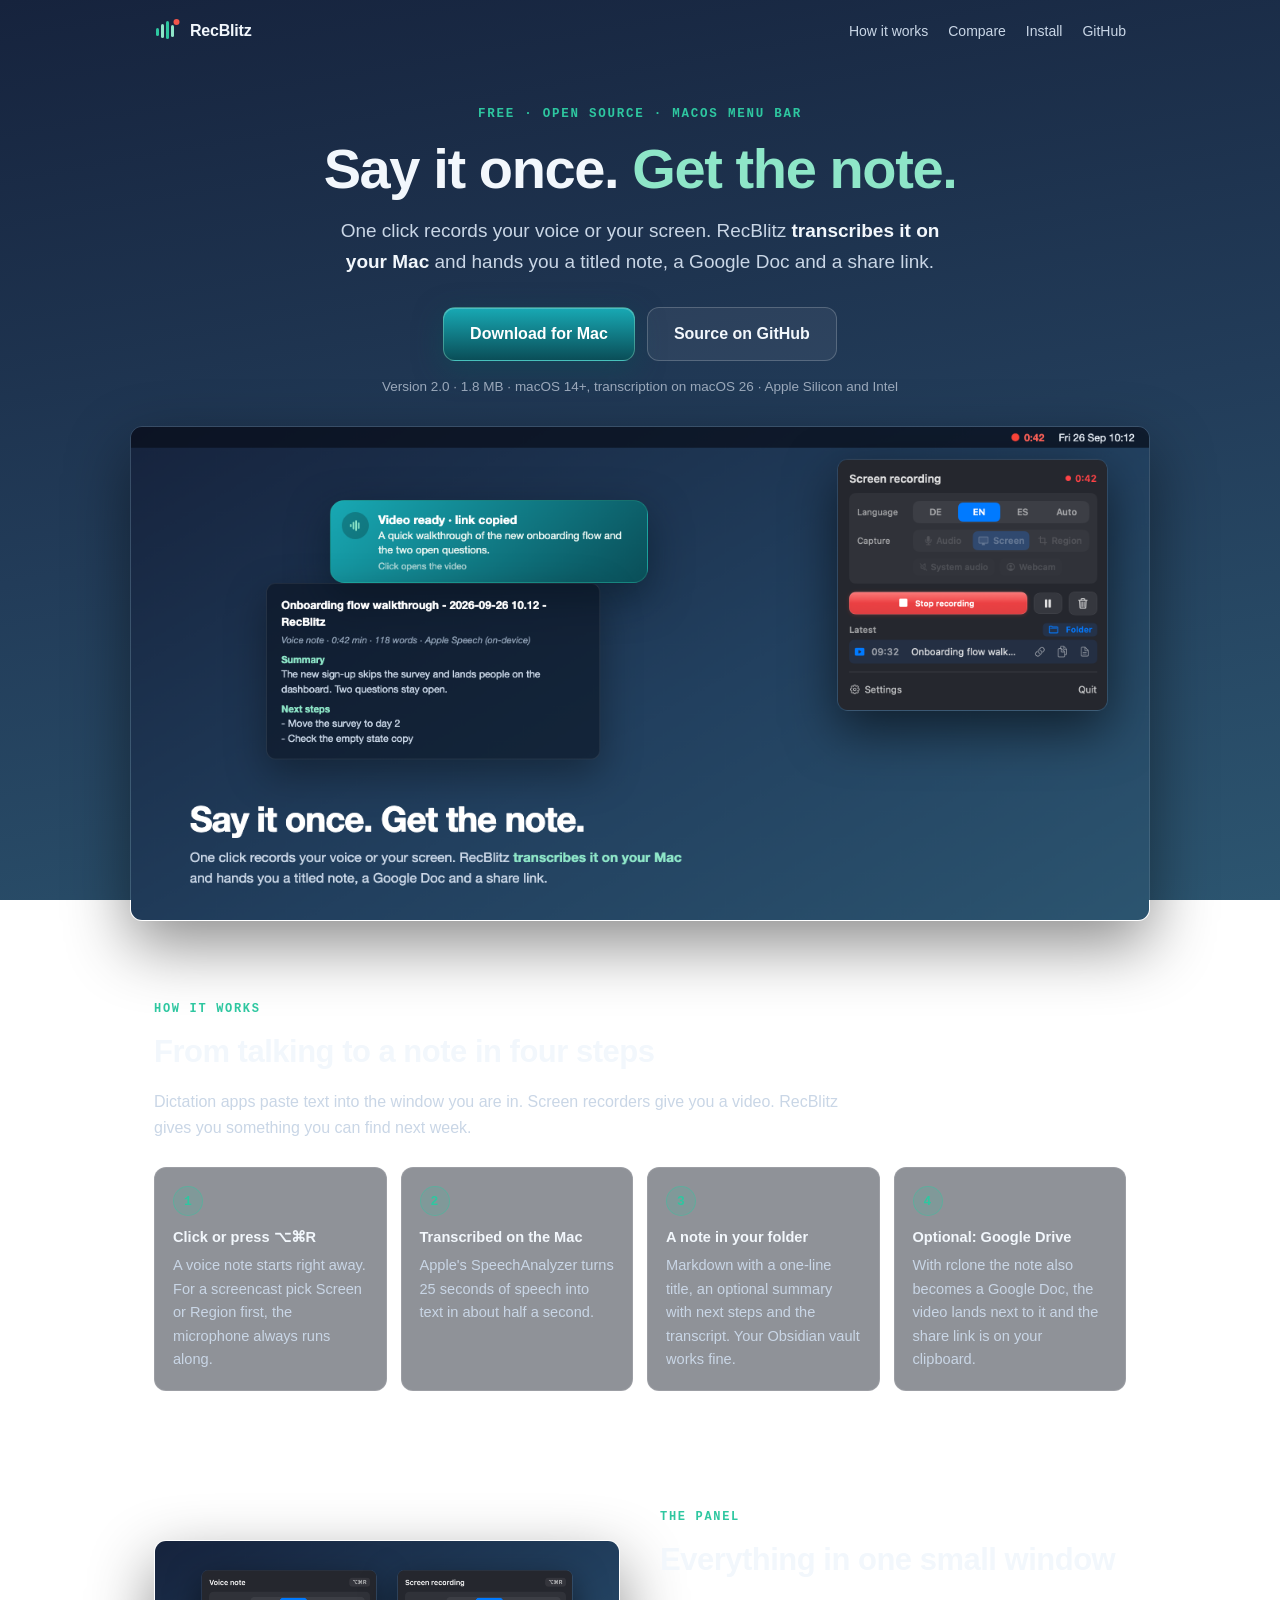
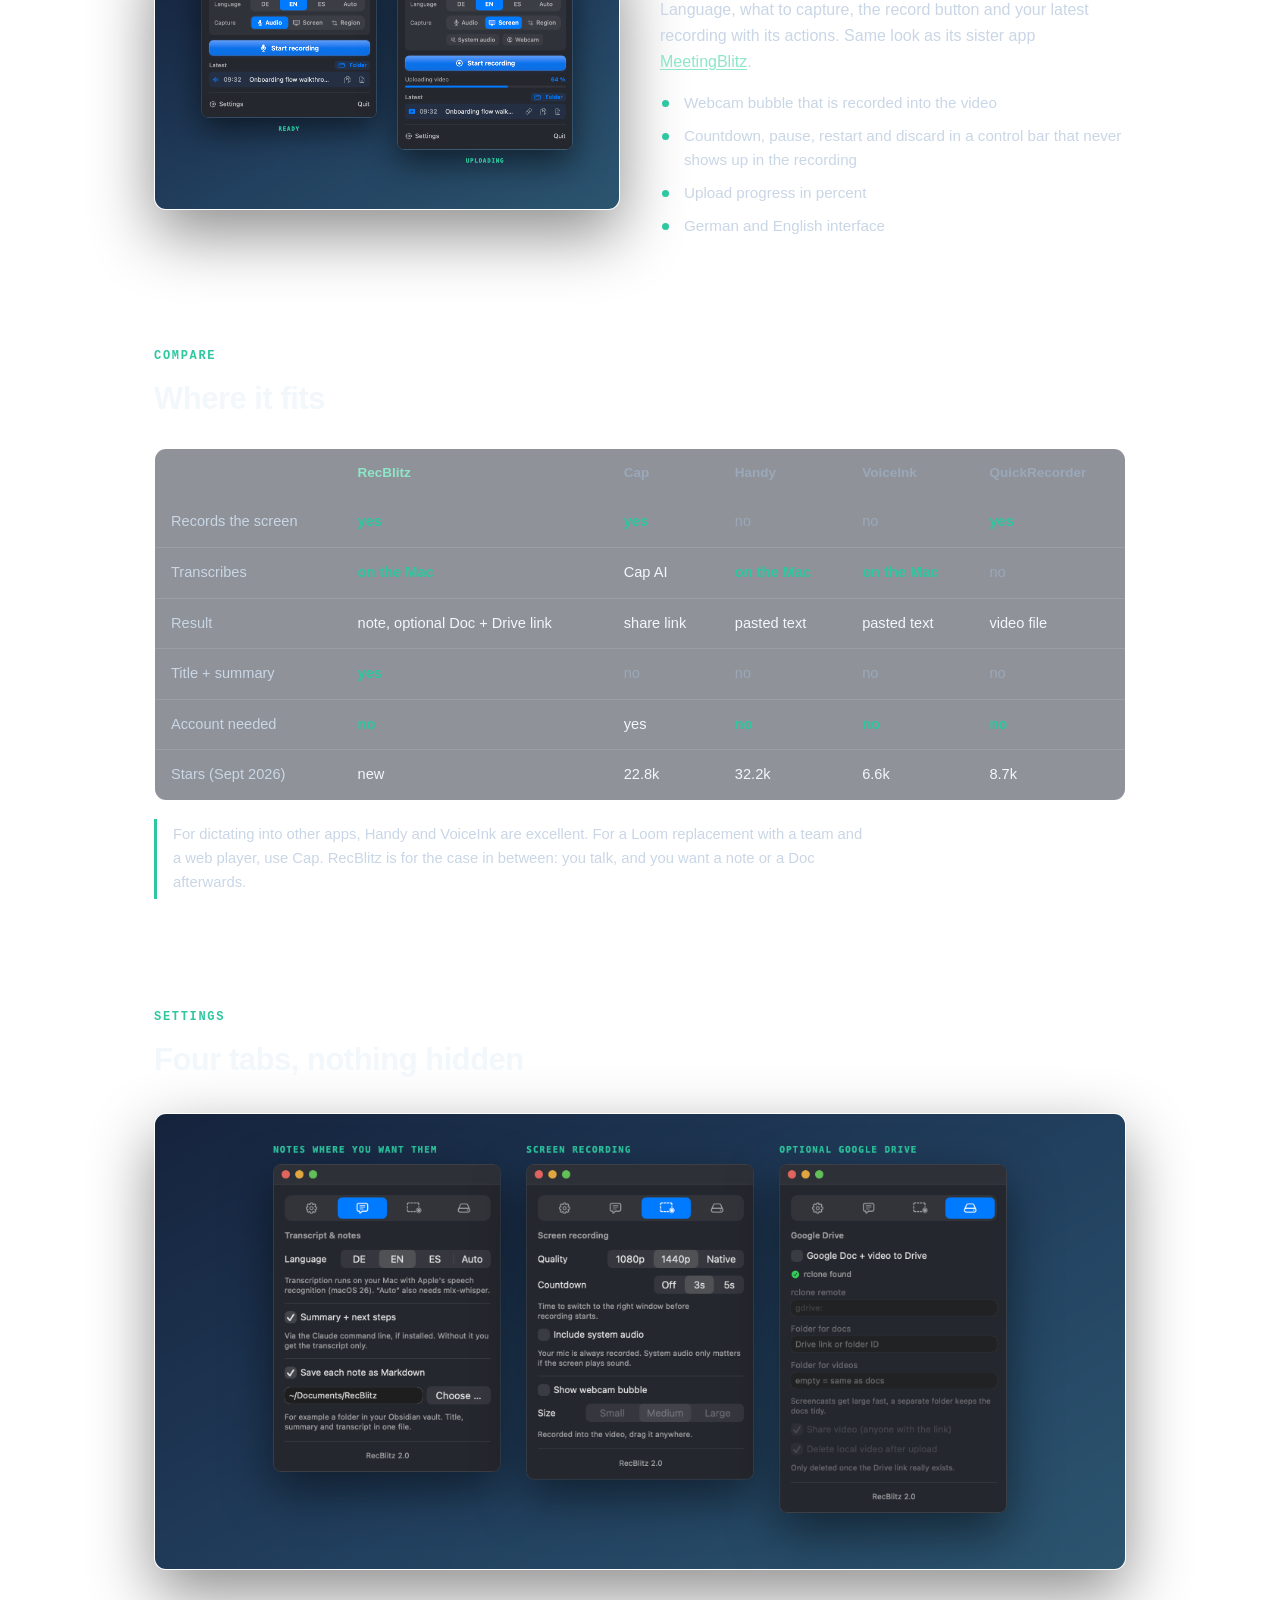
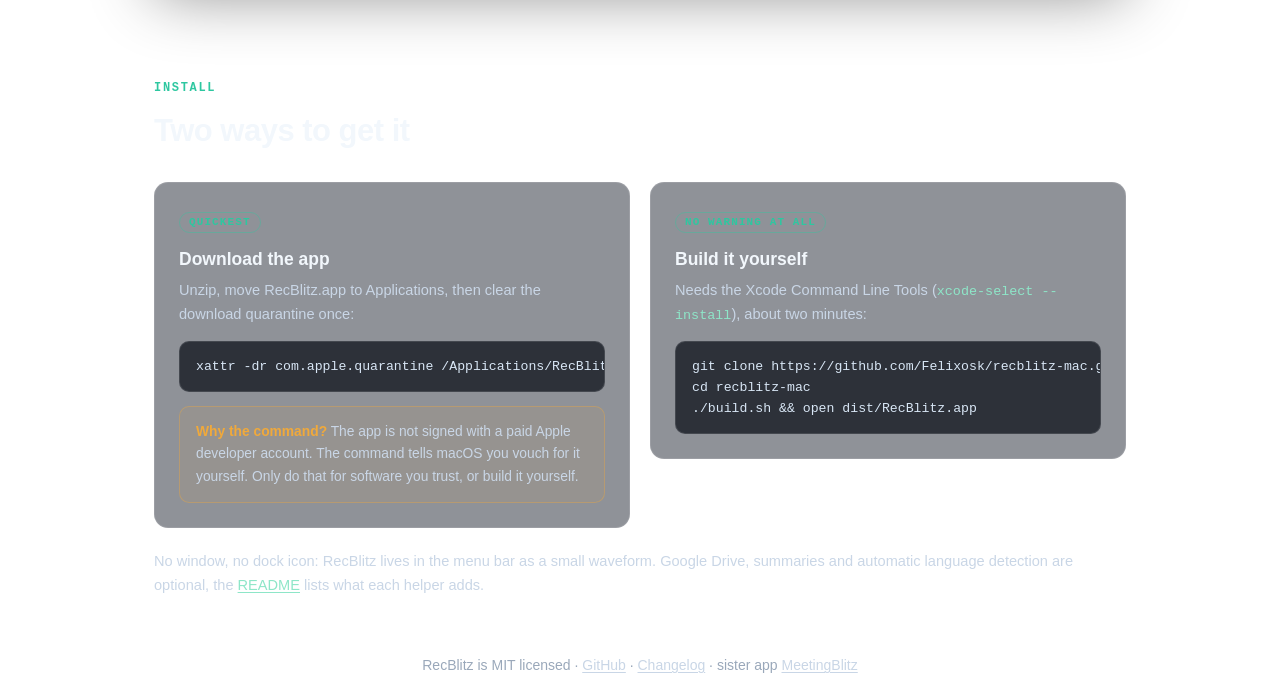
==== docs/index.html @ 5b82ba0d "RecBlitz 2.0: voice notes and screen recordings from the menu bar One click records a voice note or " ====
<!doctype html>
<html lang="en">
<head>
<meta charset="utf-8">
<meta name="viewport" content="width=device-width, initial-scale=1">
<title>RecBlitz: voice notes and screen recordings with on-device transcription for macOS (open source)</title>
<meta name="description" content="Free, open-source macOS menu bar app. One click records a voice note or your screen, transcribes it on your Mac with Apple's speech recognition and saves a titled Markdown note. Optional Google Doc and Drive share link. No account, no server.">
<link rel="canonical" href="https://felixosk.github.io/recblitz-mac/">
<meta property="og:type" content="website">
<meta property="og:site_name" content="RecBlitz">
<meta property="og:title" content="RecBlitz: say it once, get the note">
<meta property="og:description" content="A macOS menu bar app that turns a voice note or a screencast into a titled note, transcribed on your Mac.">
<meta property="og:url" content="https://felixosk.github.io/recblitz-mac/">
<meta property="og:image" content="https://felixosk.github.io/recblitz-mac/hero.png">
<meta property="og:image:width" content="1280">
<meta property="og:image:height" content="620">
<meta name="twitter:card" content="summary_large_image">
<meta name="twitter:image" content="https://felixosk.github.io/recblitz-mac/hero.png">
<script type="application/ld+json">
{
  "@context": "https://schema.org",
  "@type": "SoftwareApplication",
  "name": "RecBlitz",
  "operatingSystem": "macOS 14.0 or later",
  "applicationCategory": "ProductivityApplication",
  "description": "A macOS menu bar app that records a voice note or the screen, transcribes it on the Mac and saves a titled Markdown note, optionally a Google Doc with a Drive share link.",
  "url": "https://felixosk.github.io/recblitz-mac/",
  "image": "https://felixosk.github.io/recblitz-mac/hero.png",
  "downloadUrl": "https://github.com/Felixosk/recblitz-mac/releases/latest/download/RecBlitz.zip",
  "license": "https://opensource.org/license/mit/",
  "offers": { "@type": "Offer", "price": "0", "priceCurrency": "USD" }
}
</script>
<style>
  /* Same palette as the MeetingBlitz site, both apps are one family:
     banner 0x18A9B4 -> 0x0A4E58, accent 0x2EC7A0, glow 0x8EE6C8, blue 0x4a9eff. */
  :root {
    --bg-a: #16233d; --bg-b: #223c59; --bg-c: #2c5570;
    --teal: #18A9B4; --deep: #0A4E58; --glow: #8EE6C8; --hull: #2EC7A0;
    --amber: #F0A93B; --fin: #1D9E79; --blue: #4a9eff;
    --ink: #f2f7fc; --muted: #c9d6e6; --dim: #9aa8ba;
    --line: rgba(255,255,255,.11);
    --panel: rgba(7,14,27,.45);
    --mono: ui-monospace, SFMono-Regular, Menlo, monospace;
  }
  * { margin: 0; padding: 0; box-sizing: border-box; }
  html { scroll-behavior: smooth; }
  body {
    background: linear-gradient(170deg, var(--bg-a) 0%, var(--bg-b) 52%, var(--bg-c) 100%);
    background-attachment: fixed;
    font: 400 16px/1.62 -apple-system, BlinkMacSystemFont, "SF Pro Text", "Helvetica Neue", Arial, sans-serif;
    color: var(--ink);
    -webkit-font-smoothing: antialiased;
    overflow-x: hidden;
  }
  img { max-width: 100%; }
  a { color: var(--glow); text-underline-offset: 2px; }
  a:focus-visible, .btn:focus-visible {
    outline: 2px solid var(--glow); outline-offset: 3px; border-radius: 4px;
  }
  code { font: 400 .92em var(--mono); color: var(--glow); }
  .wrap { max-width: 1020px; margin: 0 auto; padding: 0 24px; }

  /* ---------- top bar ---------- */
  .top { display: flex; align-items: center; gap: 10px; padding-top: 18px; }
  .top .name { font-weight: 700; font-size: 16px; letter-spacing: -.2px; }
  .top .sub-mini { width: 30px; height: 22px; flex: none; }
  .top nav { margin-left: auto; display: flex; gap: 20px; font-size: 14px; }
  .top nav a { color: var(--muted); text-decoration: none; }
  .top nav a:hover { color: var(--glow); }

  /* ---------- hero ---------- */
  header.hero { padding: 64px 0 26px; text-align: center; }
  .kicker {
    font: 600 12.5px/1 var(--mono); letter-spacing: .14em; text-transform: uppercase;
    color: var(--hull); margin-bottom: 18px;
  }
  h1 {
    font-size: clamp(34px, 6vw, 56px); line-height: 1.06;
    letter-spacing: -1.4px; font-weight: 800; max-width: 760px; margin: 0 auto;
  }
  h1 .accent { color: var(--glow); white-space: nowrap; }
  .tag {
    font-size: clamp(16px, 2.4vw, 19px); color: var(--muted);
    margin: 18px auto 0; max-width: 640px;
  }
  .tag b { color: var(--ink); font-weight: 600; }

  .cta-row { margin-top: 30px; display: flex; gap: 12px; justify-content: center; flex-wrap: wrap; }
  .btn {
    display: inline-block; padding: 13px 26px; border-radius: 12px;
    font-weight: 600; font-size: 16px; text-decoration: none; color: #fff;
    background: linear-gradient(180deg, var(--teal), var(--deep));
    border: 1px solid rgba(142,230,200,.4);
    box-shadow: 0 8px 28px rgba(10,78,88,.5), inset 0 1px 0 rgba(255,255,255,.22);
  }
  .btn:hover { filter: brightness(1.1); }
  .btn.ghost {
    background: rgba(255,255,255,.06); border-color: rgba(255,255,255,.2);
    box-shadow: none; color: var(--ink);
  }
  .meta { margin-top: 15px; font-size: 13.5px; color: var(--dim); }
  .meta span { white-space: nowrap; }

  /* ---------- signature: two live banner lanes ---------- */
  .lanes {
    margin: 44px auto 0; max-width: 100vw; overflow: hidden;
    padding: 14px 0 18px;
    border-top: 1px solid var(--line); border-bottom: 1px solid var(--line);
    background:
      linear-gradient(90deg, rgba(7,14,27,.55), rgba(7,14,27,0) 18%, rgba(7,14,27,0) 82%, rgba(7,14,27,.55));
  }
  .lane { position: relative; height: 56px; }
  .lane + .lane { margin-top: 10px; }
  .banner {
    position: absolute; top: 4px; left: 0;
    display: inline-flex; align-items: center; gap: 12px;
    padding: 9px 20px 9px 12px; border-radius: 999px; white-space: nowrap;
    background: linear-gradient(180deg, var(--teal), var(--deep));
    border: 1px solid rgba(142,230,200,.5);
    box-shadow: 0 10px 30px rgba(4,20,30,.55), 0 0 22px rgba(142,230,200,.28);
    will-change: transform;
    animation: fly 13s linear infinite;
    animation-delay: -4.5s; /* negative: mid-screen from the very first frame */
  }
  .lane:nth-child(2) .banner { animation-duration: 13.6s; animation-delay: -3.4s; }
  .banner .sub { width: 46px; height: 32px; flex: none; animation: bob 2.6s ease-in-out infinite alternate; }
  .banner .txt { text-align: left; line-height: 1.25; }
  .banner .txt b { display: block; font-size: 14.5px; font-weight: 700; color: #fff; }
  .banner .txt small { font-size: 12px; color: #d7f3ec; }
  @keyframes fly { from { transform: translateX(105vw); } to { transform: translateX(-460px); } }
  @keyframes bob { from { transform: translateY(-1.5px); } to { transform: translateY(1.5px); } }
  .lanes-cap {
    text-align: center; font-size: 13px; color: var(--dim); margin-top: 12px;
    font-family: var(--mono);
  }
  @media (prefers-reduced-motion: reduce) {
    .banner, .banner .sub { animation: none; }
    .lane { text-align: center; }
    .banner { position: static; transform: none !important; }
  }

  /* ---------- shared section chrome ---------- */
  section { padding: 56px 0; }
  .eyebrow {
    font: 600 12px/1 var(--mono); letter-spacing: .14em; text-transform: uppercase;
    color: var(--hull); margin-bottom: 12px;
  }
  h2 { font-size: clamp(24px, 3.4vw, 31px); letter-spacing: -.5px; margin-bottom: 12px; font-weight: 750; }
  .lede { color: var(--muted); max-width: 700px; }
  figure { margin: 28px 0 0; }
  figure img {
    width: 100%; height: auto; display: block; border-radius: 12px;
    border: 1px solid var(--line);
    box-shadow: 0 24px 64px rgba(0,0,0,.45);
  }
  figcaption { font-size: 13.5px; color: var(--dim); margin-top: 12px; text-align: center; }

  /* mac window frame around the demo gif */
  .macwin {
    margin: 0 auto; max-width: 860px;
    background: rgba(10,18,33,.75); border: 1px solid var(--line);
    border-radius: 14px; overflow: hidden;
    box-shadow: 0 30px 80px rgba(0,0,0,.5);
  }
  .macwin .bar { display: flex; gap: 7px; padding: 11px 14px; border-bottom: 1px solid var(--line); }
  .macwin .dot { width: 11px; height: 11px; border-radius: 50%; background: rgba(255,255,255,.16); }
  .macwin .dot:first-child { background: #e0655f; }
  .macwin .dot:nth-child(2) { background: #e0a63f; }
  .macwin .dot:nth-child(3) { background: #63bf58; }
  .macwin img { display: block; width: 100%; height: auto; }

  /* ---------- the two reasons ---------- */
  .reasons { display: grid; grid-template-columns: 1fr 1fr; gap: 20px; margin-top: 28px; }
  .card {
    background: var(--panel); border: 1px solid var(--line);
    border-radius: 14px; padding: 26px 24px;
  }
  .card .n {
    display: inline-flex; align-items: center; justify-content: center;
    width: 30px; height: 30px; border-radius: 50%; margin-bottom: 14px;
    background: rgba(46,199,160,.14); border: 1px solid rgba(46,199,160,.4);
    color: var(--hull); font: 700 14px/1 var(--mono);
  }
  .card h3 { font-size: 18.5px; margin-bottom: 10px; letter-spacing: -.2px; }
  .card p { font-size: 15.2px; color: var(--muted); }
  .card p + p { margin-top: 10px; }
  .card .ref { font-size: 13.5px; color: var(--dim); margin-top: 12px; }

  /* ---------- split sections (widget / skins) ---------- */
  .split { display: grid; grid-template-columns: 1fr 1fr; gap: 40px; align-items: center; margin-top: 8px; }
  .split figure { margin: 0; }
  .split .copy .lede { margin-bottom: 0; }
  .split ul { margin: 16px 0 0 0; list-style: none; }
  .split ul li { padding-left: 24px; position: relative; color: var(--muted); font-size: 15.2px; margin-top: 8px; }
  .split ul li::before {
    content: ""; position: absolute; left: 2px; top: 9px;
    width: 7px; height: 7px; border-radius: 50%; background: var(--hull);
  }

  /* ---------- skins gallery ---------- */
  .skin-grid {
    display: grid; grid-template-columns: repeat(auto-fill, minmax(168px, 1fr));
    gap: 12px; margin-top: 28px;
  }
  .skin {
    margin: 0; border: 1px solid var(--line); border-radius: 12px; overflow: hidden;
    /* lighter than the page so dark motifs (Ohio, Typhoon) stay visible,
       same idea as the tile backing in the app's own picker */
    background: linear-gradient(180deg, #46505e, #2a3442);
    box-shadow: 0 10px 26px rgba(0,0,0,.35);
  }
  .skin .ph {
    display: flex; align-items: center; justify-content: center;
    aspect-ratio: 5 / 2; /* letterbox: source photos differ in aspect */
    padding: 9px 12px;
  }
  .skin .ph img {
    width: 100%; height: 100%; object-fit: contain; display: block;
    filter: drop-shadow(0 5px 9px rgba(0,0,0,.35));
  }
  .skin figcaption {
    display: flex; align-items: baseline; justify-content: space-between; gap: 8px;
    padding: 7px 11px 8px; border-top: 1px solid rgba(255,255,255,.09);
    background: rgba(7,14,27,.5);
    font-size: 12px; font-weight: 600; color: var(--ink);
    letter-spacing: -.1px; white-space: nowrap;
  }
  .skin figcaption b { font-weight: 600; overflow: hidden; text-overflow: ellipsis; min-width: 0; }
  .skin figcaption i {
    font: 600 9.5px/1 var(--mono); font-style: normal; letter-spacing: .12em;
    text-transform: uppercase; flex: none; color: var(--hull); opacity: .85;
  }
  .skin figcaption i.air { color: var(--amber); }
  .skin-note {
    margin-top: 20px; font-size: 14.8px; color: var(--muted);
    border-left: 3px solid var(--hull); padding: 4px 0 4px 16px; max-width: 720px;
  }
  @media (max-width: 640px) {
    .skin-grid { grid-template-columns: 1fr 1fr; gap: 10px; }
    .skin .ph { padding: 7px 9px; }
    .skin figcaption { font-size: 11px; padding: 6px 9px 7px; }
  }

  /* ---------- features ---------- */
  ul.feat { list-style: none; margin-top: 26px; display: grid; grid-template-columns: 1fr 1fr 1fr; gap: 14px; }
  ul.feat li {
    background: var(--panel); border: 1px solid var(--line); border-radius: 12px;
    padding: 16px 18px; font-size: 14.6px; color: var(--muted);
  }
  ul.feat b { display: block; color: var(--ink); font-weight: 650; margin-bottom: 4px; font-size: 15px; }
  .feat-more { margin-top: 18px; font-size: 14px; color: var(--dim); }

  /* ---------- compare ---------- */
  .scroller { overflow-x: auto; margin-top: 24px; -webkit-overflow-scrolling: touch; border: 1px solid var(--line); border-radius: 12px; }
  table { border-collapse: collapse; width: 100%; min-width: 660px; font-size: 14.6px; background: var(--panel); }
  th, td { text-align: left; padding: 13px 16px; border-bottom: 1px solid var(--line); }
  tr:last-child th, tr:last-child td { border-bottom: none; }
  thead th { color: var(--dim); font-weight: 600; font-size: 13.5px; }
  thead th.mine { color: var(--glow); }
  tbody th { font-weight: 500; color: var(--muted); }
  td.yes { color: var(--hull); font-weight: 650; }
  td.no { color: var(--dim); }
  .honesty {
    margin-top: 18px; font-size: 14.8px; color: var(--muted);
    border-left: 3px solid var(--hull); padding: 4px 0 4px 16px; max-width: 720px;
  }

  /* ---------- install ---------- */
  .install-grid { display: grid; grid-template-columns: 1fr 1fr; gap: 20px; margin-top: 26px; align-items: start; }
  .path { background: var(--panel); border: 1px solid var(--line); border-radius: 14px; padding: 24px; min-width: 0; }
  .path h3 { font-size: 17.5px; margin-bottom: 6px; }
  .path .rec {
    display: inline-block; font: 600 11px/1 var(--mono); letter-spacing: .1em; text-transform: uppercase;
    color: var(--hull); border: 1px solid rgba(46,199,160,.4); border-radius: 999px;
    padding: 4px 9px; margin-bottom: 12px;
  }
  .path p { font-size: 14.6px; color: var(--muted); }
  pre {
    background: rgba(4,9,18,.7); border: 1px solid var(--line);
    border-radius: 10px; padding: 14px 16px; overflow-x: auto; margin: 14px 0 0;
    font: 400 13.2px/1.6 var(--mono); color: #d8e6f5;
  }
  .warn {
    margin-top: 14px; padding: 14px 16px; border-radius: 10px;
    background: rgba(240,169,59,.08); border: 1px solid rgba(240,169,59,.35);
    font-size: 13.8px; color: var(--muted);
  }
  .warn b { color: var(--amber); }
  .menubar-note { margin-top: 22px; font-size: 14.6px; color: var(--muted); }

  footer {
    margin-top: 24px; padding: 34px 0 60px; text-align: center;
    font-size: 14px; color: var(--dim); border-top: 1px solid var(--line);
  }
  footer a { color: var(--muted); }

  /* ---------- responsive ---------- */
  @media (max-width: 860px) {
    ul.feat { grid-template-columns: 1fr 1fr; }
    .split { grid-template-columns: 1fr; gap: 24px; }
  }
  @media (max-width: 640px) {
    header.hero { padding: 44px 0 20px; }
    section { padding: 40px 0; }
    .reasons, ul.feat, .install-grid { grid-template-columns: 1fr; }
    .top nav a.hide-sm { display: none; }
    .top nav { gap: 13px; font-size: 13.5px; }
    .banner .txt small { display: none; }
    .banner .sub { width: 38px; }
    .lane { height: 48px; }
  }
  .top .mark { width:26px; height:26px; flex:none; }
  section.wrap { padding-top: 56px; padding-bottom: 56px; }
  @media (max-width: 640px) { section.wrap { padding-top: 40px; padding-bottom: 40px; } }
  .steps { counter-reset: s; list-style: none; margin-top: 26px; display: grid; grid-template-columns: repeat(4, 1fr); gap: 14px; }
  .steps li { background: var(--panel); border: 1px solid var(--line); border-radius: 12px; padding: 18px; font-size: 14.6px; color: var(--muted); }
  .steps li::before { counter-increment: s; content: counter(s); display:inline-flex; align-items:center; justify-content:center;
    width: 28px; height: 28px; border-radius: 50%; margin-bottom: 10px; background: rgba(46,199,160,.14);
    border: 1px solid rgba(46,199,160,.4); color: var(--hull); font: 700 13px/1 var(--mono); }
  .steps b { display:block; color: var(--ink); margin-bottom: 4px; }
  @media (max-width: 860px) { .steps { grid-template-columns: 1fr 1fr; } }
  @media (max-width: 640px) { .steps { grid-template-columns: 1fr; } }
</style>
</head>
<body>

<div class="wrap top">
  <svg class="mark" viewBox="0 0 26 26" aria-hidden="true">
    <rect x="2" y="10" width="3" height="8" rx="1.5" fill="#2EC7A0"/><rect x="7" y="6" width="3" height="14" rx="1.5" fill="#8EE6C8"/>
    <rect x="12" y="3" width="3" height="18" rx="1.5" fill="#2EC7A0"/><rect x="17" y="7" width="3" height="12" rx="1.5" fill="#8EE6C8"/>
    <circle cx="22.5" cy="4" r="3" fill="#F2554A"/>
  </svg>
  <span class="name">RecBlitz</span>
  <nav>
    <a href="#how" class="hide-sm">How it works</a>
    <a href="#compare" class="hide-sm">Compare</a>
    <a href="#install">Install</a>
    <a href="https://github.com/Felixosk/recblitz-mac">GitHub</a>
  </nav>
</div>

<header class="hero wrap">
  <div class="kicker">Free · open source · macOS menu bar</div>
  <h1>Say it once. <span class="accent">Get the note.</span></h1>
  <p class="tag">One click records your voice or your screen. RecBlitz <b>transcribes it on your Mac</b> and hands you a titled note, a Google Doc and a share link.</p>
  <div class="cta-row">
    <a class="btn" href="https://github.com/Felixosk/recblitz-mac/releases/latest/download/RecBlitz.zip">Download for Mac</a>
    <a class="btn ghost" href="https://github.com/Felixosk/recblitz-mac">Source on GitHub</a>
  </div>
  <div class="meta"><span>Version 2.0</span> · <span>1.8 MB</span> · <span>macOS 14+, transcription on macOS 26</span> · <span>Apple Silicon and Intel</span></div>
  <figure><img src="hero.png" alt="A screen recording in progress, the finished note and the result banner" width="1280" height="620"></figure>
</header>

<section id="how" class="wrap">
  <div class="eyebrow">How it works</div>
  <h2>From talking to a note in four steps</h2>
  <p class="lede">Dictation apps paste text into the window you are in. Screen recorders give you a video. RecBlitz gives you something you can find next week.</p>
  <ol class="steps">
    <li><b>Click or press ⌥⌘R</b>A voice note starts right away. For a screencast pick Screen or Region first, the microphone always runs along.</li>
    <li><b>Transcribed on the Mac</b>Apple's SpeechAnalyzer turns 25 seconds of speech into text in about half a second.</li>
    <li><b>A note in your folder</b>Markdown with a one-line title, an optional summary with next steps and the transcript. Your Obsidian vault works fine.</li>
    <li><b>Optional: Google Drive</b>With rclone the note also becomes a Google Doc, the video lands next to it and the share link is on your clipboard.</li>
  </ol>
</section>

<section class="wrap">
  <div class="split">
    <figure><img src="panel.png" alt="The menu bar panel, ready and while a video uploads" width="900" height="520"></figure>
    <div class="copy">
      <div class="eyebrow">The panel</div>
      <h2>Everything in one small window</h2>
      <p class="lede">Language, what to capture, the record button and your latest recording with its actions. Same look as its sister app <a href="https://github.com/Felixosk/meetingblitz-mac">MeetingBlitz</a>.</p>
      <ul>
        <li>Webcam bubble that is recorded into the video</li>
        <li>Countdown, pause, restart and discard in a control bar that never shows up in the recording</li>
        <li>Upload progress in percent</li>
        <li>German and English interface</li>
      </ul>
    </div>
  </div>
</section>

<section id="compare" class="wrap">
  <div class="eyebrow">Compare</div>
  <h2>Where it fits</h2>
  <div class="scroller"><table>
    <thead><tr><th></th><th class="mine">RecBlitz</th><th>Cap</th><th>Handy</th><th>VoiceInk</th><th>QuickRecorder</th></tr></thead>
    <tbody>
      <tr><th>Records the screen</th><td class="yes">yes</td><td class="yes">yes</td><td class="no">no</td><td class="no">no</td><td class="yes">yes</td></tr>
      <tr><th>Transcribes</th><td class="yes">on the Mac</td><td>Cap AI</td><td class="yes">on the Mac</td><td class="yes">on the Mac</td><td class="no">no</td></tr>
      <tr><th>Result</th><td>note, optional Doc + Drive link</td><td>share link</td><td>pasted text</td><td>pasted text</td><td>video file</td></tr>
      <tr><th>Title + summary</th><td class="yes">yes</td><td class="no">no</td><td class="no">no</td><td class="no">no</td><td class="no">no</td></tr>
      <tr><th>Account needed</th><td class="yes">no</td><td>yes</td><td class="yes">no</td><td class="yes">no</td><td class="yes">no</td></tr>
      <tr><th>Stars (Sept 2026)</th><td>new</td><td>22.8k</td><td>32.2k</td><td>6.6k</td><td>8.7k</td></tr>
    </tbody>
  </table></div>
  <p class="honesty">For dictating into other apps, Handy and VoiceInk are excellent. For a Loom replacement with a team and a web player, use Cap. RecBlitz is for the case in between: you talk, and you want a note or a Doc afterwards.</p>
</section>

<section class="wrap">
  <div class="eyebrow">Settings</div>
  <h2>Four tabs, nothing hidden</h2>
  <figure><img src="tour.png" alt="Settings tabs: transcript and notes, screen recording, Google Drive" width="1280" height="600"></figure>
</section>

<section id="install" class="wrap">
  <div class="eyebrow">Install</div>
  <h2>Two ways to get it</h2>
  <div class="install-grid">
    <div class="path">
      <span class="rec">Quickest</span>
      <h3>Download the app</h3>
      <p>Unzip, move RecBlitz.app to Applications, then clear the download quarantine once:</p>
      <pre>xattr -dr com.apple.quarantine /Applications/RecBlitz.app</pre>
      <div class="warn"><b>Why the command?</b> The app is not signed with a paid Apple developer account. The command tells macOS you vouch for it yourself. Only do that for software you trust, or build it yourself.</div>
    </div>
    <div class="path">
      <span class="rec">No warning at all</span>
      <h3>Build it yourself</h3>
      <p>Needs the Xcode Command Line Tools (<code>xcode-select --install</code>), about two minutes:</p>
      <pre>git clone https://github.com/Felixosk/recblitz-mac.git
cd recblitz-mac
./build.sh &amp;&amp; open dist/RecBlitz.app</pre>
    </div>
  </div>
  <p class="menubar-note">No window, no dock icon: RecBlitz lives in the menu bar as a small waveform. Google Drive, summaries and automatic language detection are optional, the <a href="https://github.com/Felixosk/recblitz-mac#requirements">README</a> lists what each helper adds.</p>
</section>

<footer class="wrap">
  RecBlitz is MIT licensed · <a href="https://github.com/Felixosk/recblitz-mac">GitHub</a> · <a href="https://github.com/Felixosk/recblitz-mac/blob/main/CHANGELOG.md">Changelog</a> · sister app <a href="https://felixosk.github.io/meetingblitz-mac/">MeetingBlitz</a>
</footer>

</body>
</html>
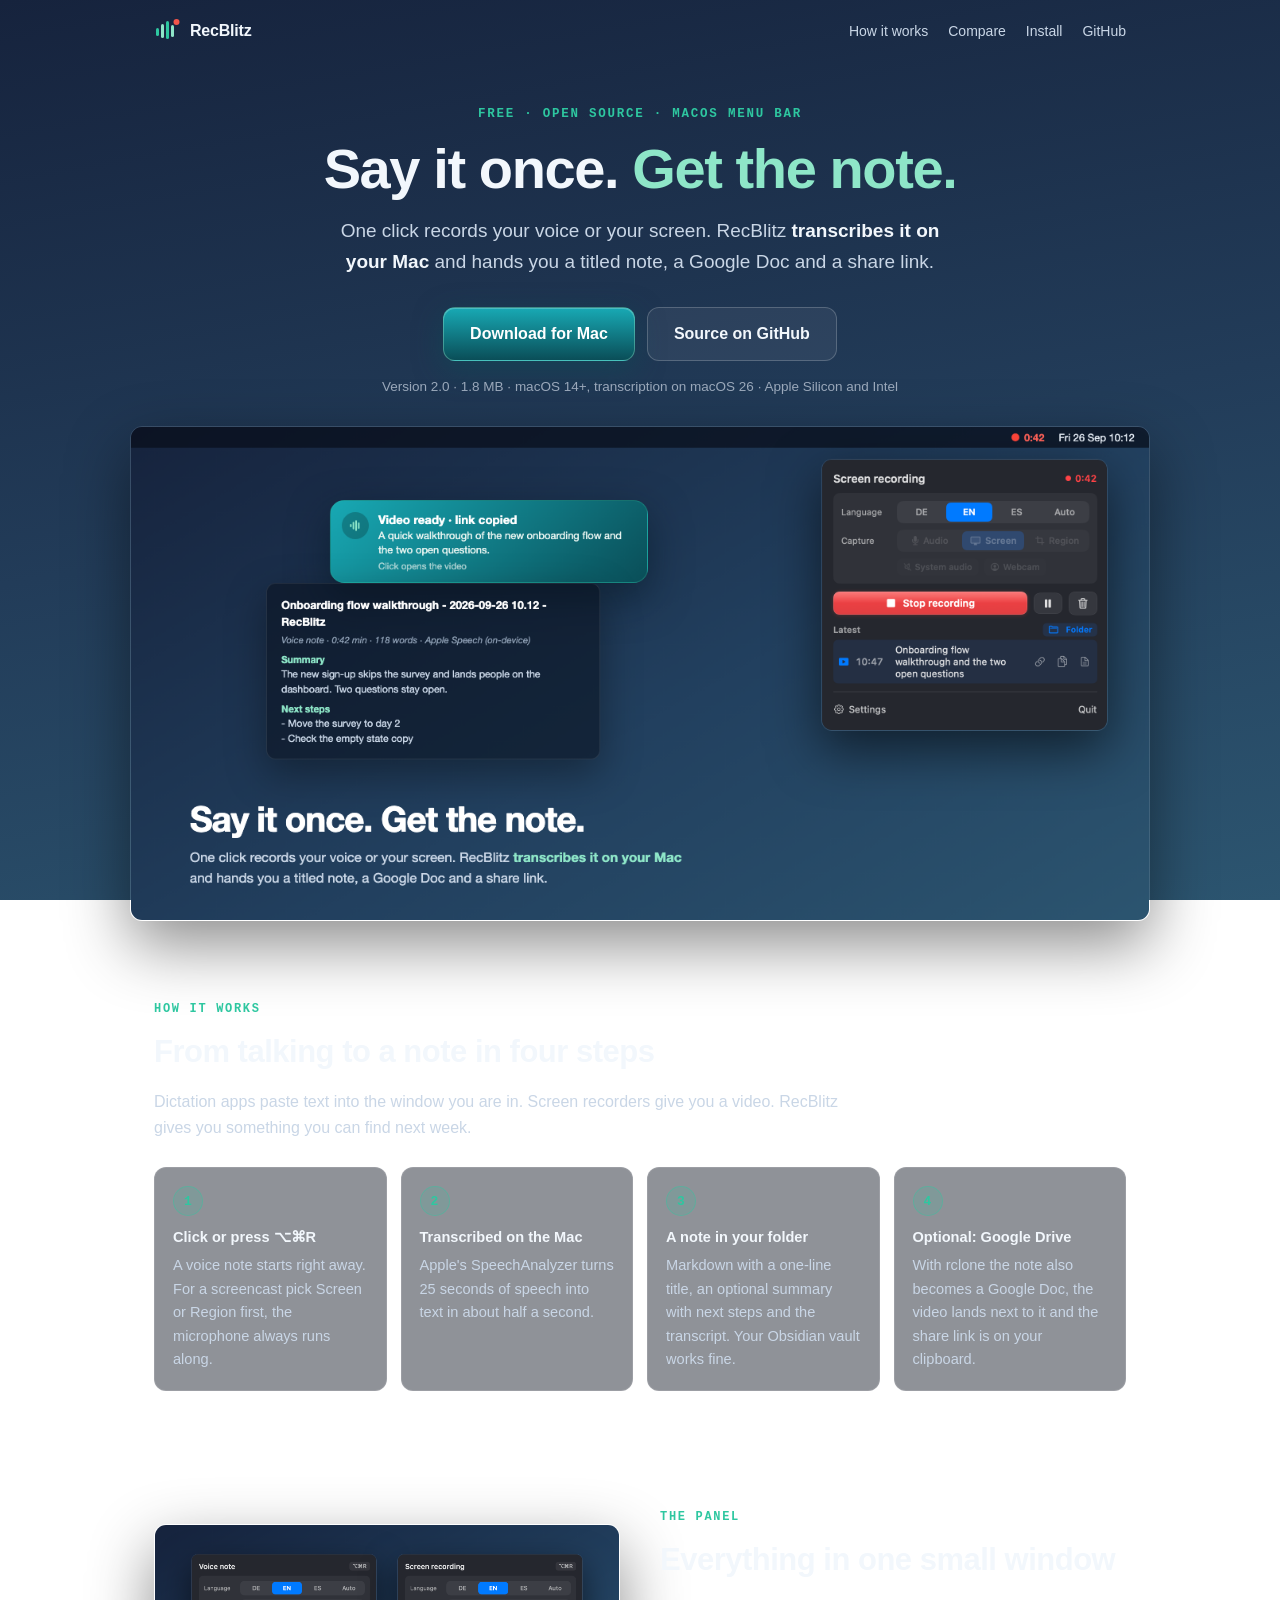
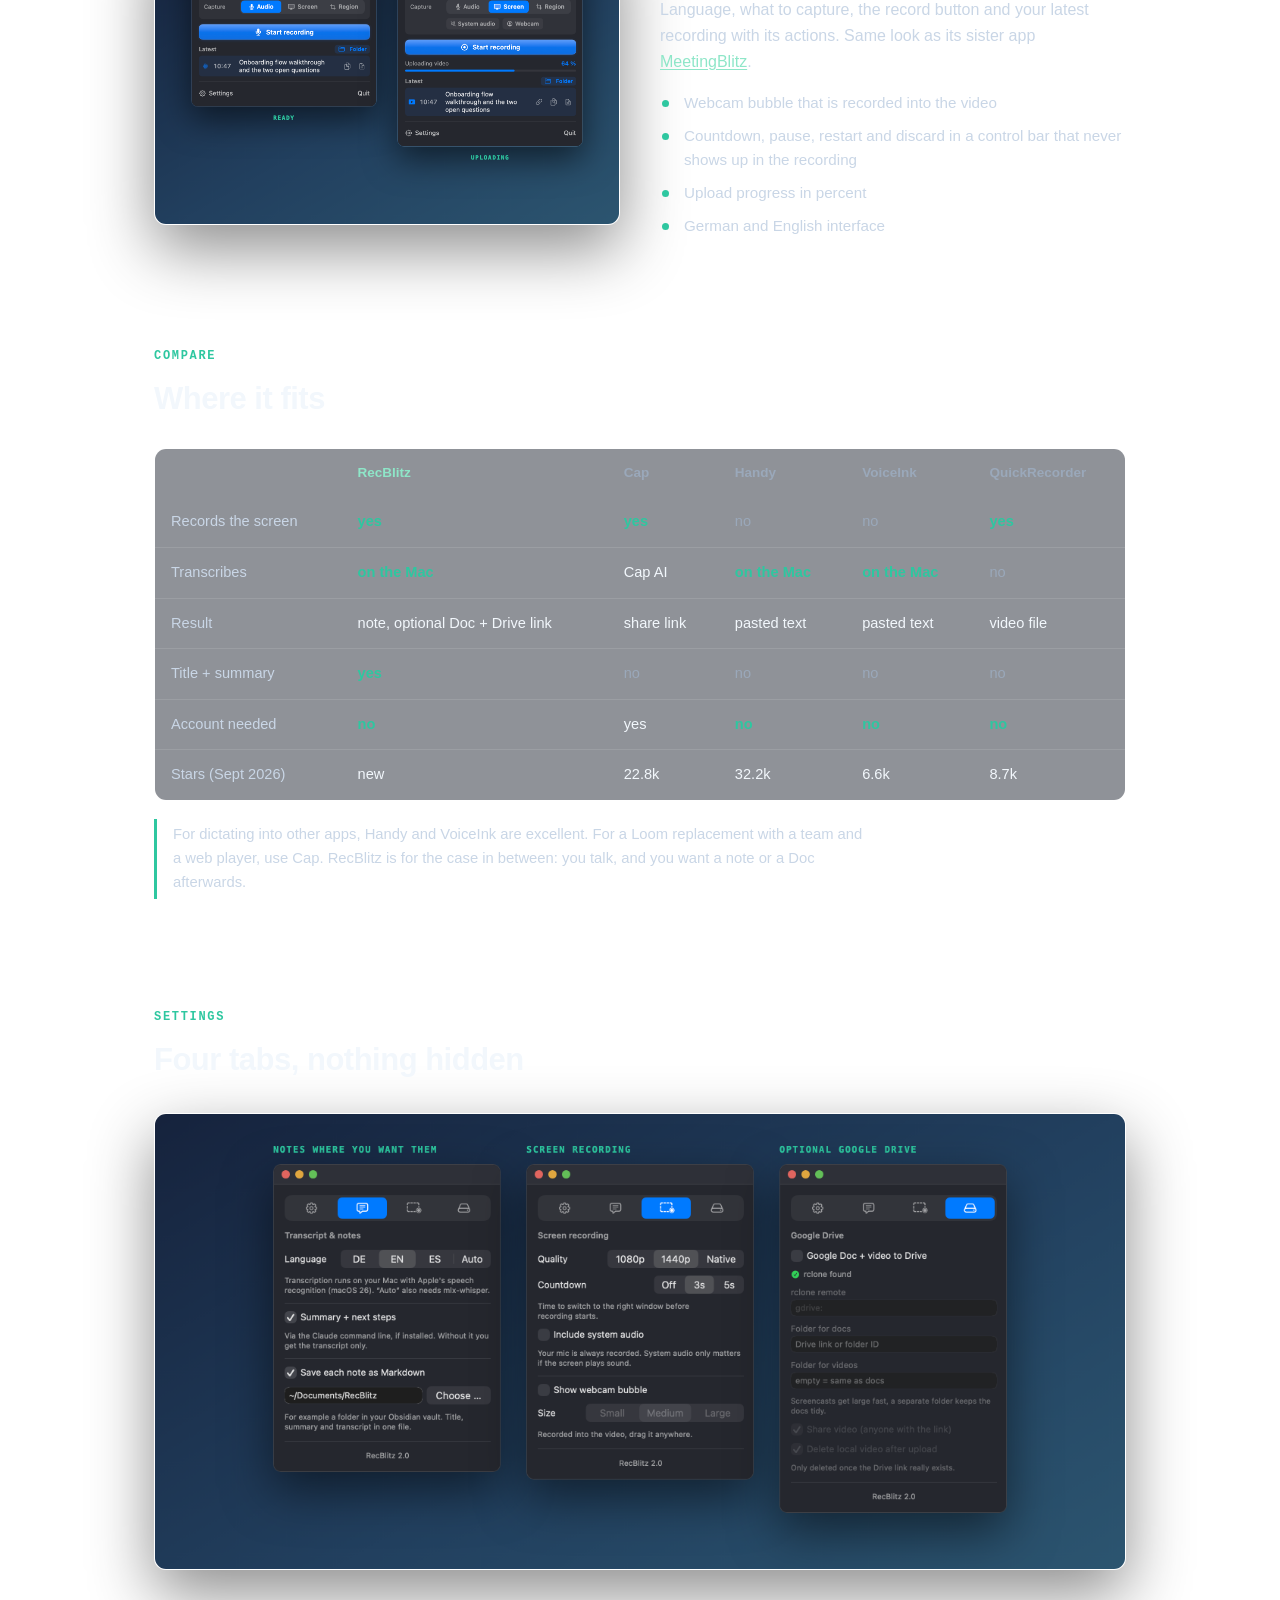
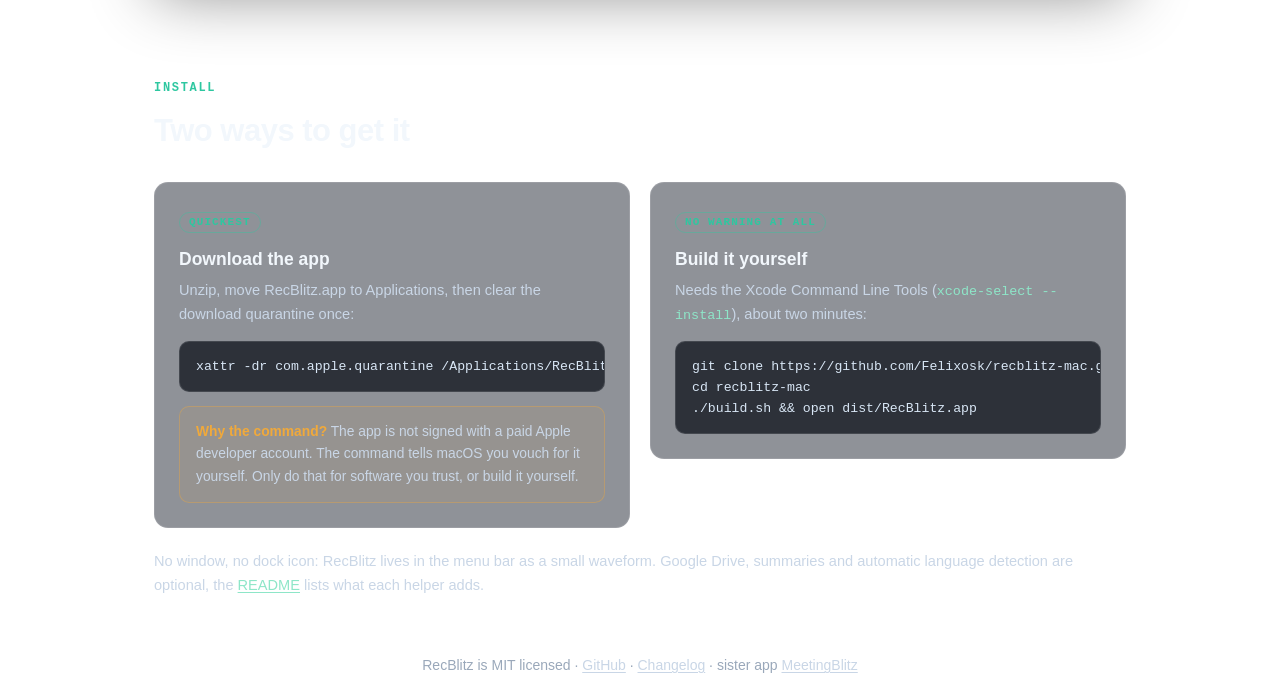
==== commit f994cd00: "Panel 360 pt wide, no truncated labels or titles" ====
--- a/docs/index.html
+++ b/docs/index.html
@@ -366,7 +366,7 @@
 
 <section class="wrap">
   <div class="split">
-    <figure><img src="panel.png" alt="The menu bar panel, ready and while a video uploads" width="900" height="520"></figure>
+    <figure><img src="panel.png" alt="The menu bar panel, ready and while a video uploads" width="900" height="580"></figure>
     <div class="copy">
       <div class="eyebrow">The panel</div>
       <h2>Everything in one small window</h2>
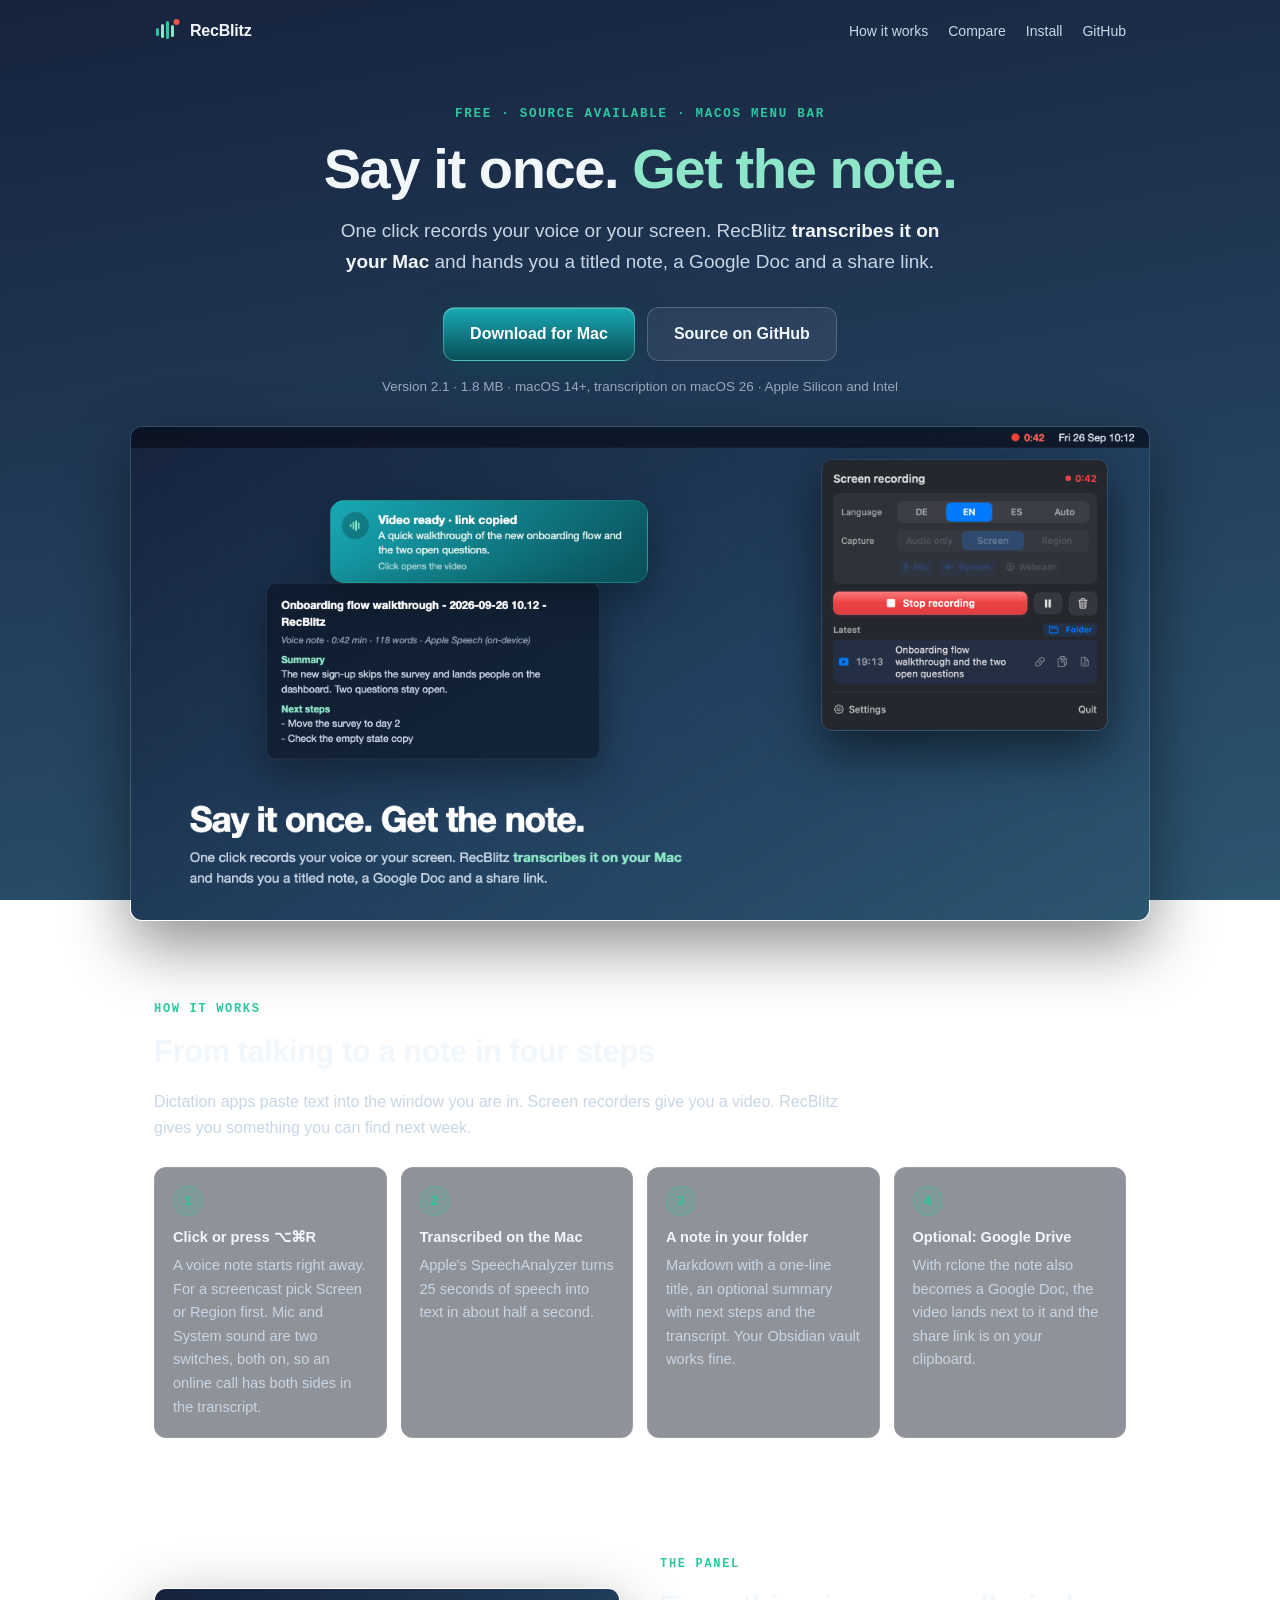
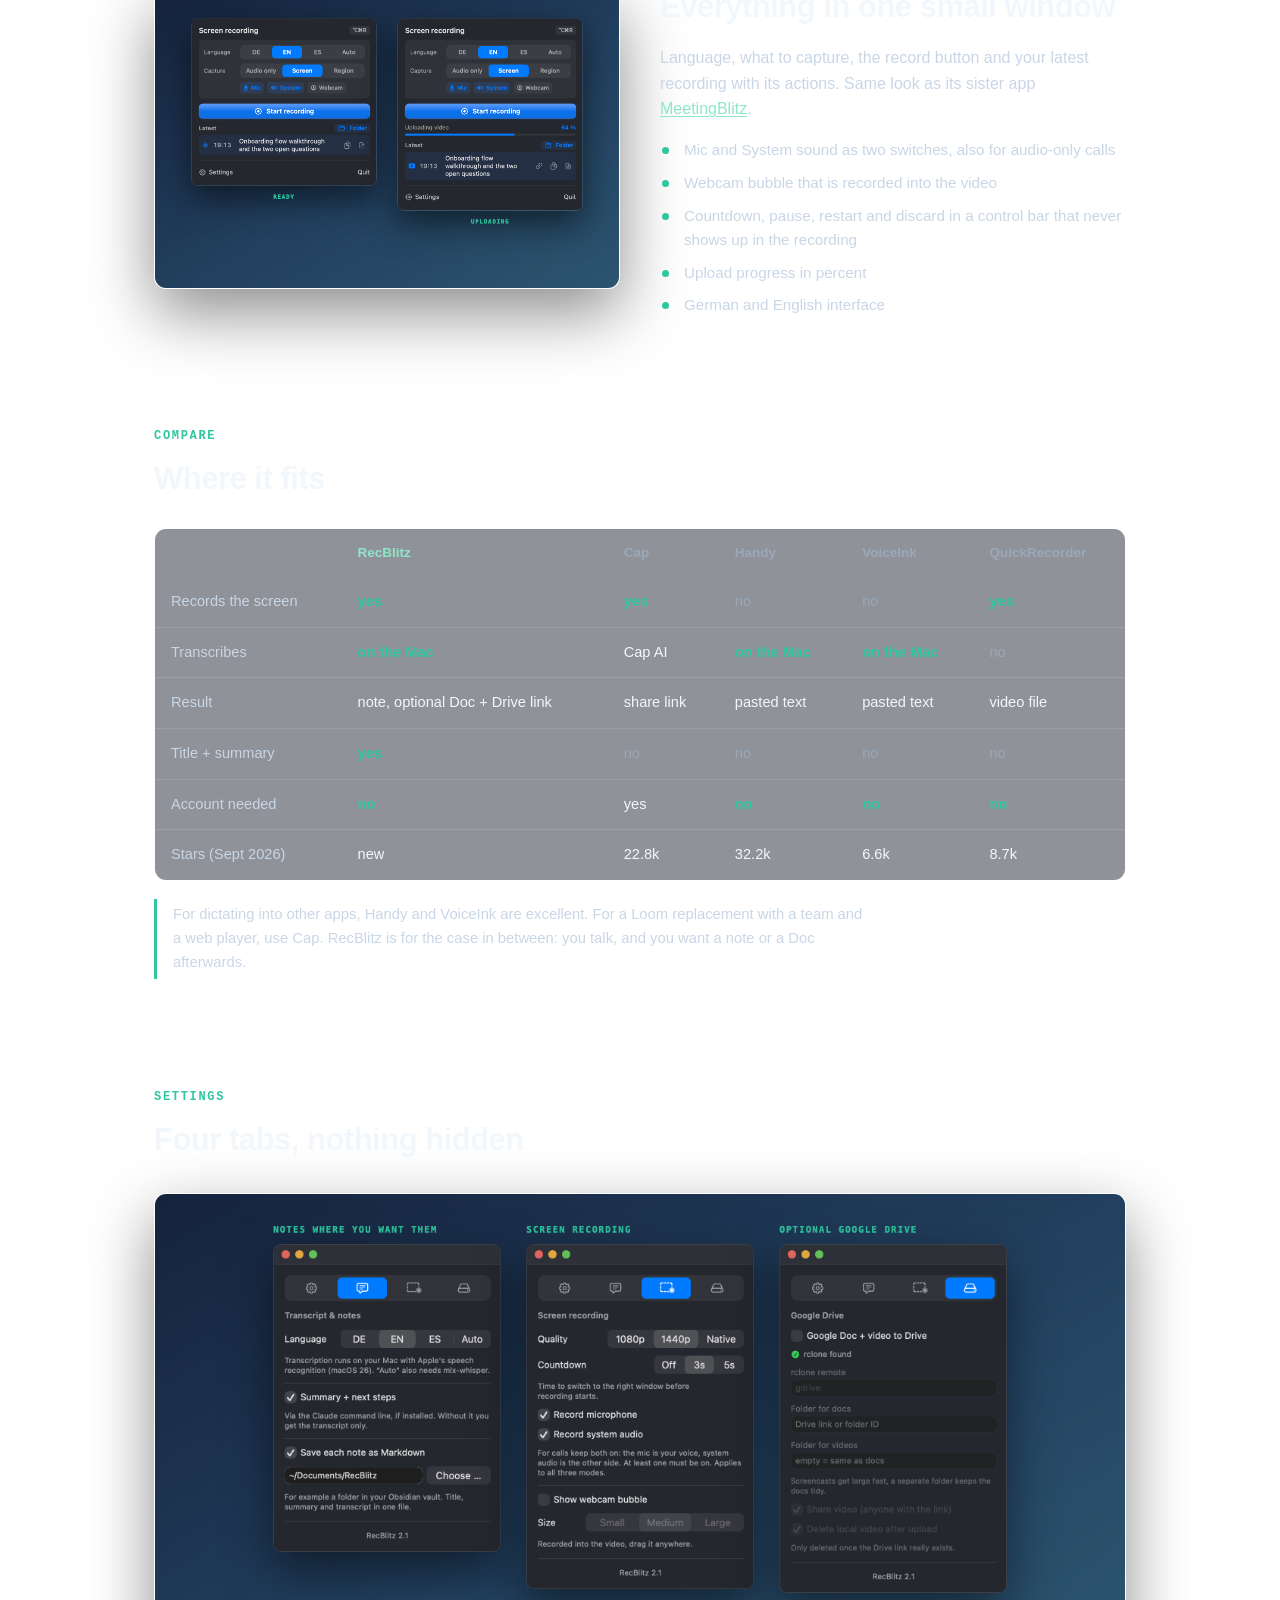
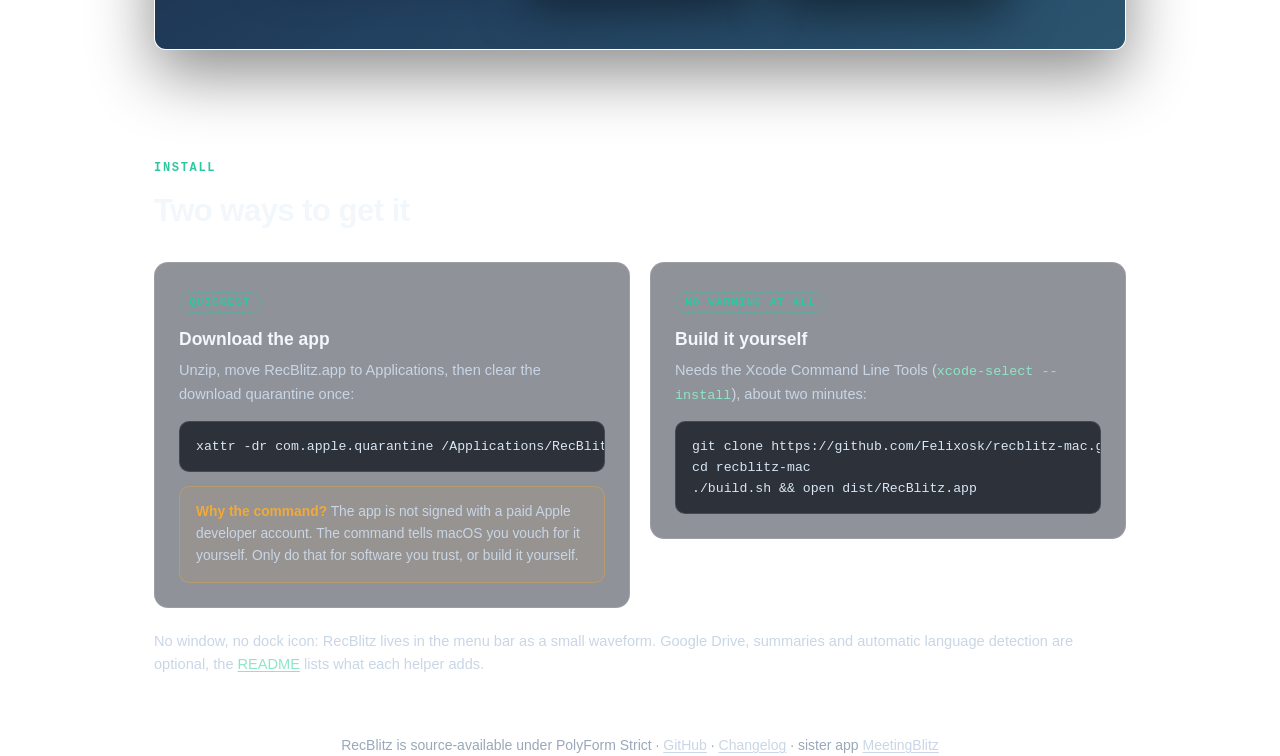
==== commit 2d0b7532: "v2.1: Audio only with system sound, Mic and System switches in all modes, PolyForm Strict license" ====
--- a/docs/index.html
+++ b/docs/index.html
@@ -3,8 +3,8 @@
 <head>
 <meta charset="utf-8">
 <meta name="viewport" content="width=device-width, initial-scale=1">
-<title>RecBlitz: voice notes and screen recordings with on-device transcription for macOS (open source)</title>
-<meta name="description" content="Free, open-source macOS menu bar app. One click records a voice note or your screen, transcribes it on your Mac with Apple's speech recognition and saves a titled Markdown note. Optional Google Doc and Drive share link. No account, no server.">
+<title>RecBlitz: voice notes and screen recordings with on-device transcription for macOS (source available)</title>
+<meta name="description" content="Free macOS menu bar app. One click records a voice note or your screen, transcribes it on your Mac with Apple's speech recognition and saves a titled Markdown note. Optional Google Doc and Drive share link. No account, no server.">
 <link rel="canonical" href="https://felixosk.github.io/recblitz-mac/">
 <meta property="og:type" content="website">
 <meta property="og:site_name" content="RecBlitz">
@@ -27,7 +27,7 @@
   "url": "https://felixosk.github.io/recblitz-mac/",
   "image": "https://felixosk.github.io/recblitz-mac/hero.png",
   "downloadUrl": "https://github.com/Felixosk/recblitz-mac/releases/latest/download/RecBlitz.zip",
-  "license": "https://opensource.org/license/mit/",
+  "license": "https://polyformproject.org/licenses/strict/1.0.0/",
   "offers": { "@type": "Offer", "price": "0", "priceCurrency": "USD" }
 }
 </script>
@@ -341,14 +341,14 @@
 </div>
 
 <header class="hero wrap">
-  <div class="kicker">Free · open source · macOS menu bar</div>
+  <div class="kicker">Free · source available · macOS menu bar</div>
   <h1>Say it once. <span class="accent">Get the note.</span></h1>
   <p class="tag">One click records your voice or your screen. RecBlitz <b>transcribes it on your Mac</b> and hands you a titled note, a Google Doc and a share link.</p>
   <div class="cta-row">
     <a class="btn" href="https://github.com/Felixosk/recblitz-mac/releases/latest/download/RecBlitz.zip">Download for Mac</a>
     <a class="btn ghost" href="https://github.com/Felixosk/recblitz-mac">Source on GitHub</a>
   </div>
-  <div class="meta"><span>Version 2.0</span> · <span>1.8 MB</span> · <span>macOS 14+, transcription on macOS 26</span> · <span>Apple Silicon and Intel</span></div>
+  <div class="meta"><span>Version 2.1</span> · <span>1.8 MB</span> · <span>macOS 14+, transcription on macOS 26</span> · <span>Apple Silicon and Intel</span></div>
   <figure><img src="hero.png" alt="A screen recording in progress, the finished note and the result banner" width="1280" height="620"></figure>
 </header>
 
@@ -357,7 +357,7 @@
   <h2>From talking to a note in four steps</h2>
   <p class="lede">Dictation apps paste text into the window you are in. Screen recorders give you a video. RecBlitz gives you something you can find next week.</p>
   <ol class="steps">
-    <li><b>Click or press ⌥⌘R</b>A voice note starts right away. For a screencast pick Screen or Region first, the microphone always runs along.</li>
+    <li><b>Click or press ⌥⌘R</b>A voice note starts right away. For a screencast pick Screen or Region first. Mic and System sound are two switches, both on, so an online call has both sides in the transcript.</li>
     <li><b>Transcribed on the Mac</b>Apple's SpeechAnalyzer turns 25 seconds of speech into text in about half a second.</li>
     <li><b>A note in your folder</b>Markdown with a one-line title, an optional summary with next steps and the transcript. Your Obsidian vault works fine.</li>
     <li><b>Optional: Google Drive</b>With rclone the note also becomes a Google Doc, the video lands next to it and the share link is on your clipboard.</li>
@@ -372,6 +372,7 @@
       <h2>Everything in one small window</h2>
       <p class="lede">Language, what to capture, the record button and your latest recording with its actions. Same look as its sister app <a href="https://github.com/Felixosk/meetingblitz-mac">MeetingBlitz</a>.</p>
       <ul>
+        <li>Mic and System sound as two switches, also for audio-only calls</li>
         <li>Webcam bubble that is recorded into the video</li>
         <li>Countdown, pause, restart and discard in a control bar that never shows up in the recording</li>
         <li>Upload progress in percent</li>
@@ -428,7 +429,7 @@
 </section>
 
 <footer class="wrap">
-  RecBlitz is MIT licensed · <a href="https://github.com/Felixosk/recblitz-mac">GitHub</a> · <a href="https://github.com/Felixosk/recblitz-mac/blob/main/CHANGELOG.md">Changelog</a> · sister app <a href="https://felixosk.github.io/meetingblitz-mac/">MeetingBlitz</a>
+  RecBlitz is source-available under PolyForm Strict · <a href="https://github.com/Felixosk/recblitz-mac">GitHub</a> · <a href="https://github.com/Felixosk/recblitz-mac/blob/main/CHANGELOG.md">Changelog</a> · sister app <a href="https://felixosk.github.io/meetingblitz-mac/">MeetingBlitz</a>
 </footer>
 
 </body>
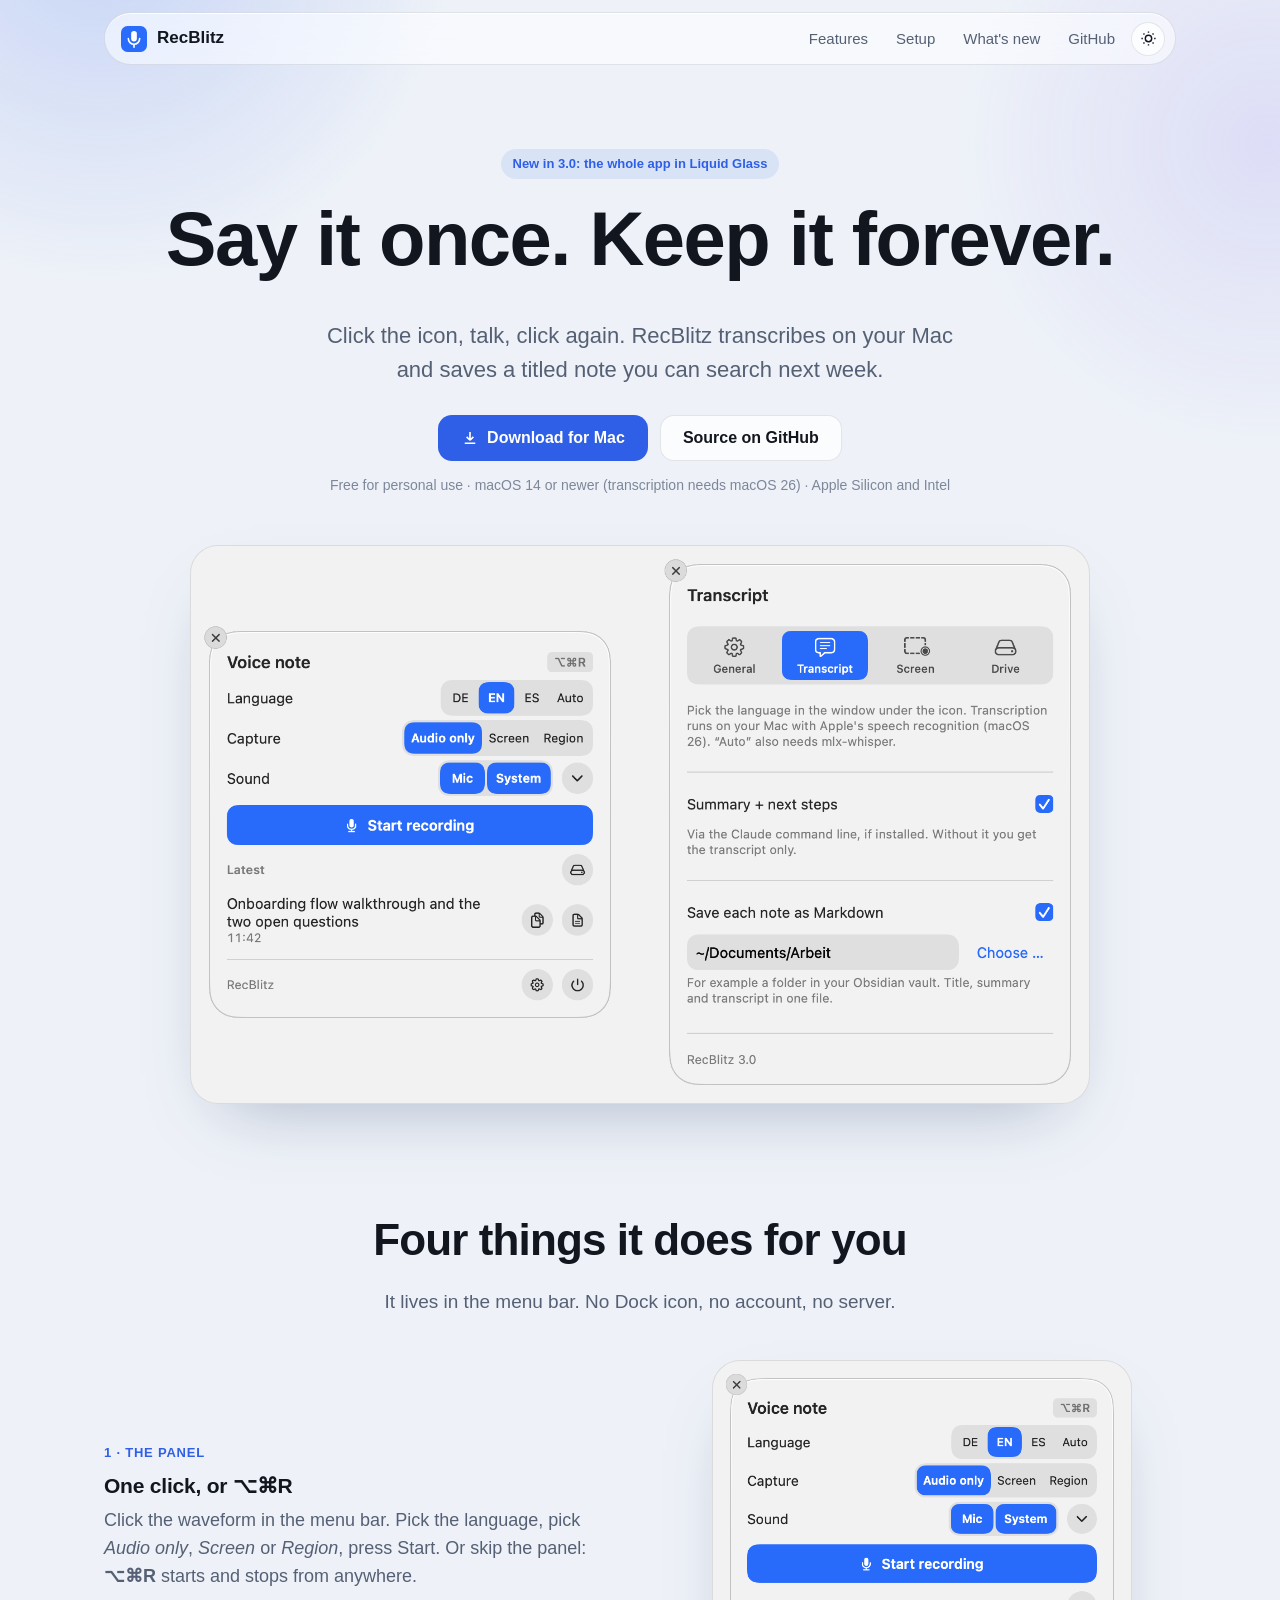
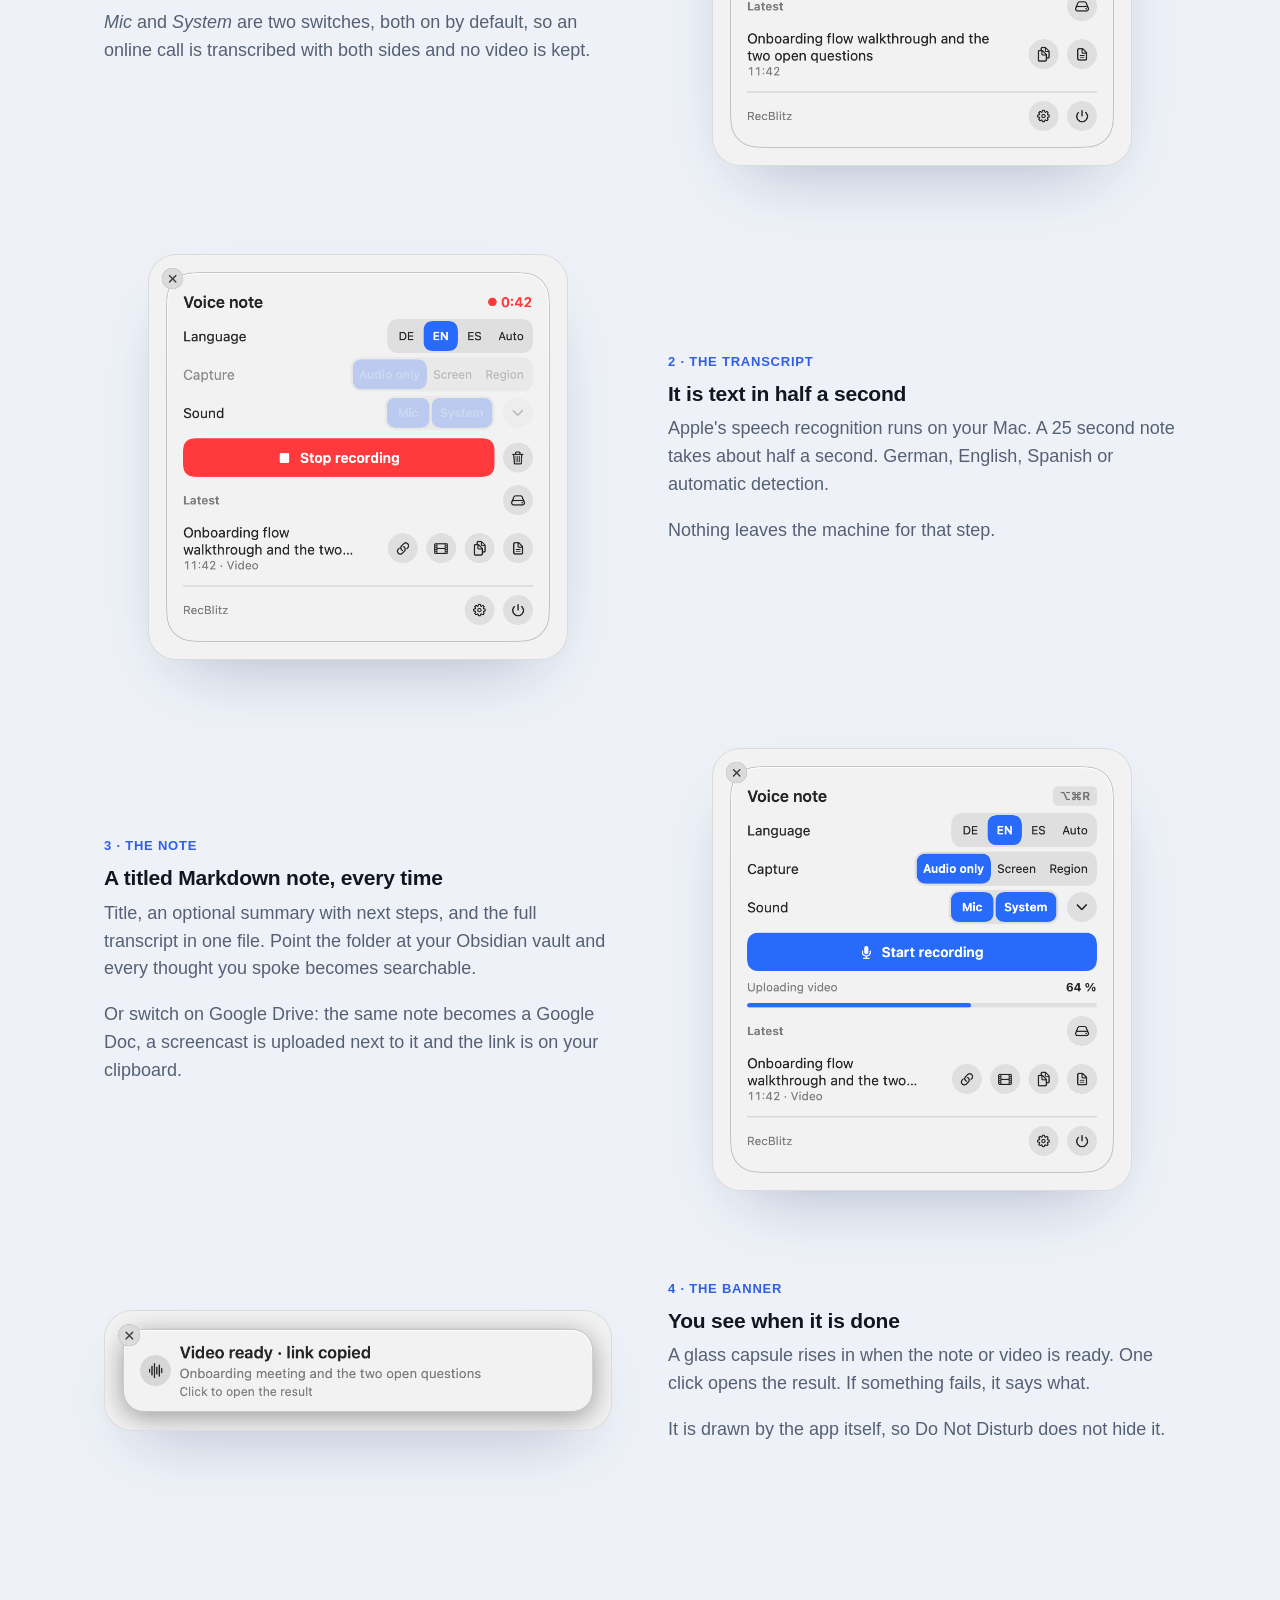
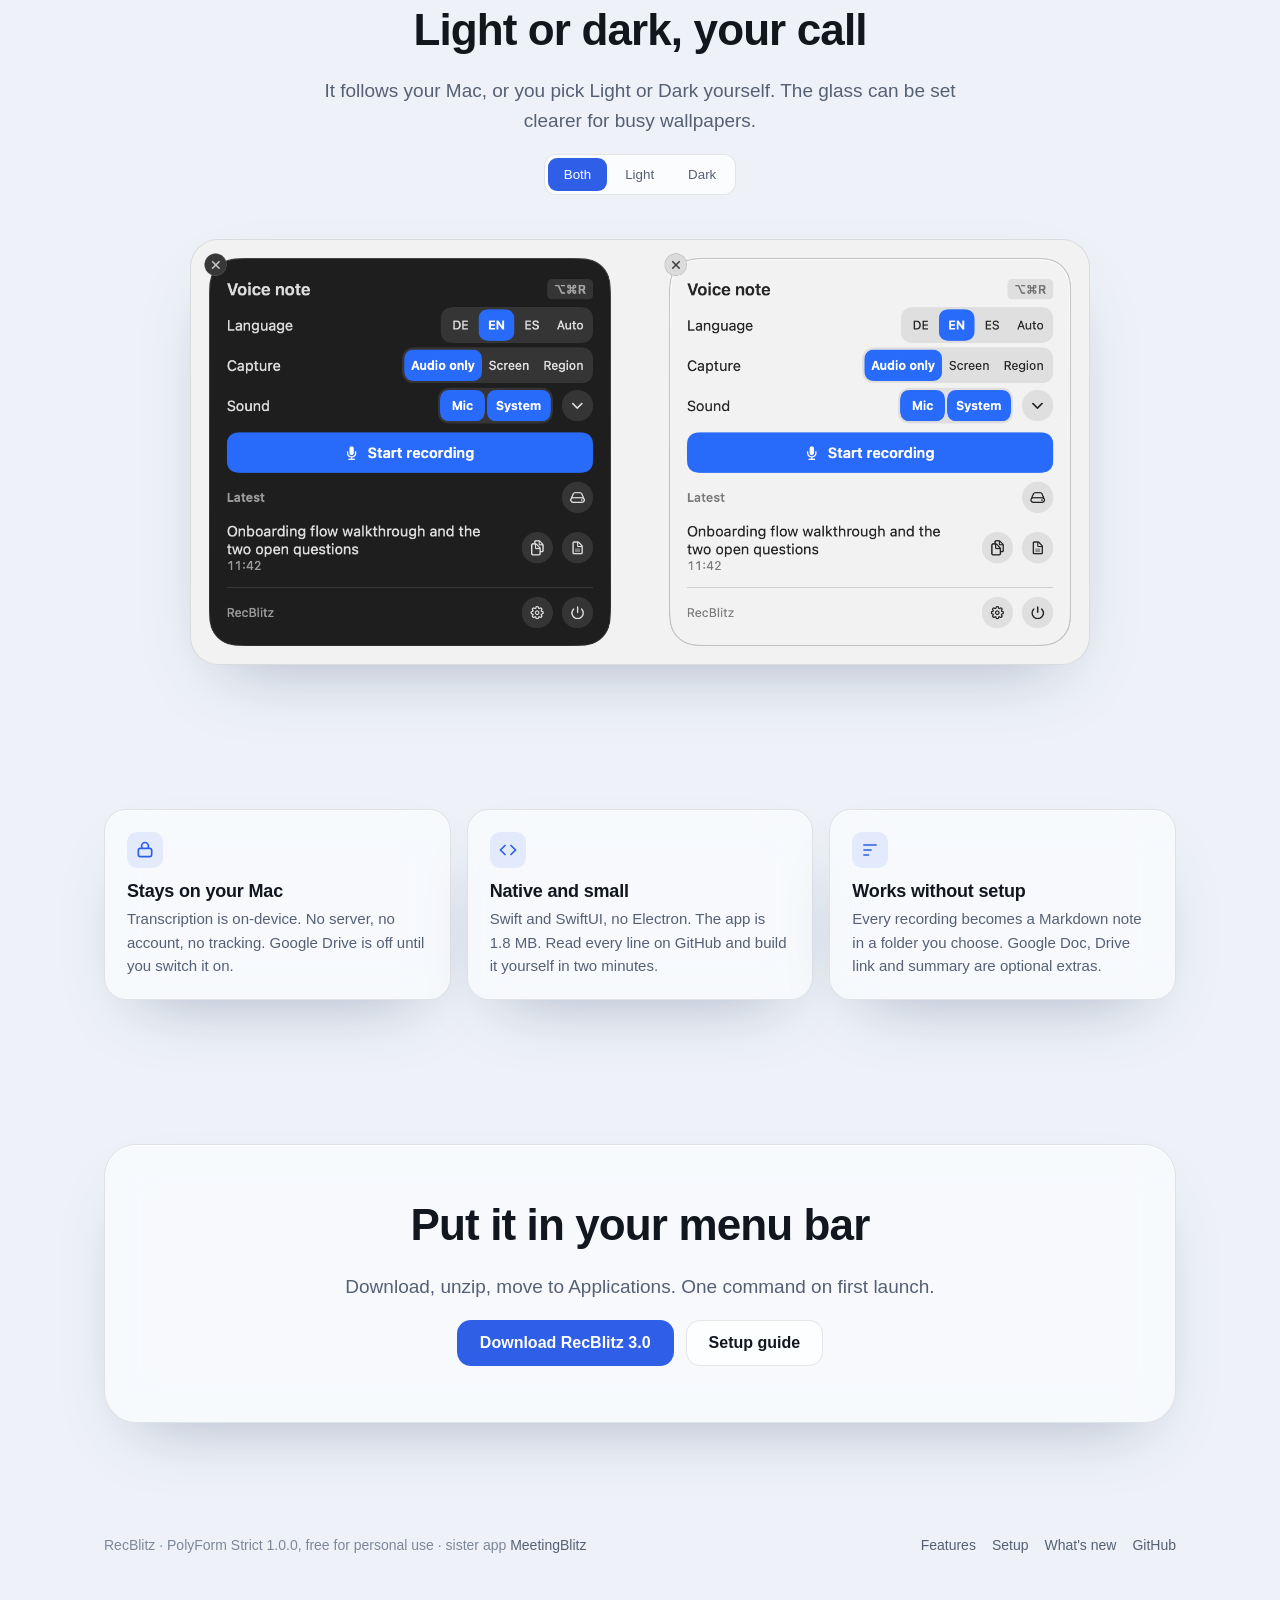
==== commit 54ff3e55: "RecBlitz 3.0: new Liquid Glass design, new website" ====
--- a/docs/index.html
+++ b/docs/index.html
@@ -3,434 +3,170 @@
 <head>
 <meta charset="utf-8">
 <meta name="viewport" content="width=device-width, initial-scale=1">
-<title>RecBlitz: voice notes and screen recordings with on-device transcription for macOS (source available)</title>
-<meta name="description" content="Free macOS menu bar app. One click records a voice note or your screen, transcribes it on your Mac with Apple's speech recognition and saves a titled Markdown note. Optional Google Doc and Drive share link. No account, no server.">
-<link rel="canonical" href="https://felixosk.github.io/recblitz-mac/">
-<meta property="og:type" content="website">
-<meta property="og:site_name" content="RecBlitz">
-<meta property="og:title" content="RecBlitz: say it once, get the note">
-<meta property="og:description" content="A macOS menu bar app that turns a voice note or a screencast into a titled note, transcribed on your Mac.">
-<meta property="og:url" content="https://felixosk.github.io/recblitz-mac/">
-<meta property="og:image" content="https://felixosk.github.io/recblitz-mac/hero.png">
-<meta property="og:image:width" content="1280">
-<meta property="og:image:height" content="620">
-<meta name="twitter:card" content="summary_large_image">
-<meta name="twitter:image" content="https://felixosk.github.io/recblitz-mac/hero.png">
-<script type="application/ld+json">
-{
-  "@context": "https://schema.org",
-  "@type": "SoftwareApplication",
-  "name": "RecBlitz",
-  "operatingSystem": "macOS 14.0 or later",
-  "applicationCategory": "ProductivityApplication",
-  "description": "A macOS menu bar app that records a voice note or the screen, transcribes it on the Mac and saves a titled Markdown note, optionally a Google Doc with a Drive share link.",
-  "url": "https://felixosk.github.io/recblitz-mac/",
-  "image": "https://felixosk.github.io/recblitz-mac/hero.png",
-  "downloadUrl": "https://github.com/Felixosk/recblitz-mac/releases/latest/download/RecBlitz.zip",
-  "license": "https://polyformproject.org/licenses/strict/1.0.0/",
-  "offers": { "@type": "Offer", "price": "0", "priceCurrency": "USD" }
-}
-</script>
-<style>
-  /* Same palette as the MeetingBlitz site, both apps are one family:
-     banner 0x18A9B4 -> 0x0A4E58, accent 0x2EC7A0, glow 0x8EE6C8, blue 0x4a9eff. */
-  :root {
-    --bg-a: #16233d; --bg-b: #223c59; --bg-c: #2c5570;
-    --teal: #18A9B4; --deep: #0A4E58; --glow: #8EE6C8; --hull: #2EC7A0;
-    --amber: #F0A93B; --fin: #1D9E79; --blue: #4a9eff;
-    --ink: #f2f7fc; --muted: #c9d6e6; --dim: #9aa8ba;
-    --line: rgba(255,255,255,.11);
-    --panel: rgba(7,14,27,.45);
-    --mono: ui-monospace, SFMono-Regular, Menlo, monospace;
-  }
-  * { margin: 0; padding: 0; box-sizing: border-box; }
-  html { scroll-behavior: smooth; }
-  body {
-    background: linear-gradient(170deg, var(--bg-a) 0%, var(--bg-b) 52%, var(--bg-c) 100%);
-    background-attachment: fixed;
-    font: 400 16px/1.62 -apple-system, BlinkMacSystemFont, "SF Pro Text", "Helvetica Neue", Arial, sans-serif;
-    color: var(--ink);
-    -webkit-font-smoothing: antialiased;
-    overflow-x: hidden;
-  }
-  img { max-width: 100%; }
-  a { color: var(--glow); text-underline-offset: 2px; }
-  a:focus-visible, .btn:focus-visible {
-    outline: 2px solid var(--glow); outline-offset: 3px; border-radius: 4px;
-  }
-  code { font: 400 .92em var(--mono); color: var(--glow); }
-  .wrap { max-width: 1020px; margin: 0 auto; padding: 0 24px; }
-
-  /* ---------- top bar ---------- */
-  .top { display: flex; align-items: center; gap: 10px; padding-top: 18px; }
-  .top .name { font-weight: 700; font-size: 16px; letter-spacing: -.2px; }
-  .top .sub-mini { width: 30px; height: 22px; flex: none; }
-  .top nav { margin-left: auto; display: flex; gap: 20px; font-size: 14px; }
-  .top nav a { color: var(--muted); text-decoration: none; }
-  .top nav a:hover { color: var(--glow); }
-
-  /* ---------- hero ---------- */
-  header.hero { padding: 64px 0 26px; text-align: center; }
-  .kicker {
-    font: 600 12.5px/1 var(--mono); letter-spacing: .14em; text-transform: uppercase;
-    color: var(--hull); margin-bottom: 18px;
-  }
-  h1 {
-    font-size: clamp(34px, 6vw, 56px); line-height: 1.06;
-    letter-spacing: -1.4px; font-weight: 800; max-width: 760px; margin: 0 auto;
-  }
-  h1 .accent { color: var(--glow); white-space: nowrap; }
-  .tag {
-    font-size: clamp(16px, 2.4vw, 19px); color: var(--muted);
-    margin: 18px auto 0; max-width: 640px;
-  }
-  .tag b { color: var(--ink); font-weight: 600; }
-
-  .cta-row { margin-top: 30px; display: flex; gap: 12px; justify-content: center; flex-wrap: wrap; }
-  .btn {
-    display: inline-block; padding: 13px 26px; border-radius: 12px;
-    font-weight: 600; font-size: 16px; text-decoration: none; color: #fff;
-    background: linear-gradient(180deg, var(--teal), var(--deep));
-    border: 1px solid rgba(142,230,200,.4);
-    box-shadow: 0 8px 28px rgba(10,78,88,.5), inset 0 1px 0 rgba(255,255,255,.22);
-  }
-  .btn:hover { filter: brightness(1.1); }
-  .btn.ghost {
-    background: rgba(255,255,255,.06); border-color: rgba(255,255,255,.2);
-    box-shadow: none; color: var(--ink);
-  }
-  .meta { margin-top: 15px; font-size: 13.5px; color: var(--dim); }
-  .meta span { white-space: nowrap; }
-
-  /* ---------- signature: two live banner lanes ---------- */
-  .lanes {
-    margin: 44px auto 0; max-width: 100vw; overflow: hidden;
-    padding: 14px 0 18px;
-    border-top: 1px solid var(--line); border-bottom: 1px solid var(--line);
-    background:
-      linear-gradient(90deg, rgba(7,14,27,.55), rgba(7,14,27,0) 18%, rgba(7,14,27,0) 82%, rgba(7,14,27,.55));
-  }
-  .lane { position: relative; height: 56px; }
-  .lane + .lane { margin-top: 10px; }
-  .banner {
-    position: absolute; top: 4px; left: 0;
-    display: inline-flex; align-items: center; gap: 12px;
-    padding: 9px 20px 9px 12px; border-radius: 999px; white-space: nowrap;
-    background: linear-gradient(180deg, var(--teal), var(--deep));
-    border: 1px solid rgba(142,230,200,.5);
-    box-shadow: 0 10px 30px rgba(4,20,30,.55), 0 0 22px rgba(142,230,200,.28);
-    will-change: transform;
-    animation: fly 13s linear infinite;
-    animation-delay: -4.5s; /* negative: mid-screen from the very first frame */
-  }
-  .lane:nth-child(2) .banner { animation-duration: 13.6s; animation-delay: -3.4s; }
-  .banner .sub { width: 46px; height: 32px; flex: none; animation: bob 2.6s ease-in-out infinite alternate; }
-  .banner .txt { text-align: left; line-height: 1.25; }
-  .banner .txt b { display: block; font-size: 14.5px; font-weight: 700; color: #fff; }
-  .banner .txt small { font-size: 12px; color: #d7f3ec; }
-  @keyframes fly { from { transform: translateX(105vw); } to { transform: translateX(-460px); } }
-  @keyframes bob { from { transform: translateY(-1.5px); } to { transform: translateY(1.5px); } }
-  .lanes-cap {
-    text-align: center; font-size: 13px; color: var(--dim); margin-top: 12px;
-    font-family: var(--mono);
-  }
-  @media (prefers-reduced-motion: reduce) {
-    .banner, .banner .sub { animation: none; }
-    .lane { text-align: center; }
-    .banner { position: static; transform: none !important; }
-  }
-
-  /* ---------- shared section chrome ---------- */
-  section { padding: 56px 0; }
-  .eyebrow {
-    font: 600 12px/1 var(--mono); letter-spacing: .14em; text-transform: uppercase;
-    color: var(--hull); margin-bottom: 12px;
-  }
-  h2 { font-size: clamp(24px, 3.4vw, 31px); letter-spacing: -.5px; margin-bottom: 12px; font-weight: 750; }
-  .lede { color: var(--muted); max-width: 700px; }
-  figure { margin: 28px 0 0; }
-  figure img {
-    width: 100%; height: auto; display: block; border-radius: 12px;
-    border: 1px solid var(--line);
-    box-shadow: 0 24px 64px rgba(0,0,0,.45);
-  }
-  figcaption { font-size: 13.5px; color: var(--dim); margin-top: 12px; text-align: center; }
-
-  /* mac window frame around the demo gif */
-  .macwin {
-    margin: 0 auto; max-width: 860px;
-    background: rgba(10,18,33,.75); border: 1px solid var(--line);
-    border-radius: 14px; overflow: hidden;
-    box-shadow: 0 30px 80px rgba(0,0,0,.5);
-  }
-  .macwin .bar { display: flex; gap: 7px; padding: 11px 14px; border-bottom: 1px solid var(--line); }
-  .macwin .dot { width: 11px; height: 11px; border-radius: 50%; background: rgba(255,255,255,.16); }
-  .macwin .dot:first-child { background: #e0655f; }
-  .macwin .dot:nth-child(2) { background: #e0a63f; }
-  .macwin .dot:nth-child(3) { background: #63bf58; }
-  .macwin img { display: block; width: 100%; height: auto; }
-
-  /* ---------- the two reasons ---------- */
-  .reasons { display: grid; grid-template-columns: 1fr 1fr; gap: 20px; margin-top: 28px; }
-  .card {
-    background: var(--panel); border: 1px solid var(--line);
-    border-radius: 14px; padding: 26px 24px;
-  }
-  .card .n {
-    display: inline-flex; align-items: center; justify-content: center;
-    width: 30px; height: 30px; border-radius: 50%; margin-bottom: 14px;
-    background: rgba(46,199,160,.14); border: 1px solid rgba(46,199,160,.4);
-    color: var(--hull); font: 700 14px/1 var(--mono);
-  }
-  .card h3 { font-size: 18.5px; margin-bottom: 10px; letter-spacing: -.2px; }
-  .card p { font-size: 15.2px; color: var(--muted); }
-  .card p + p { margin-top: 10px; }
-  .card .ref { font-size: 13.5px; color: var(--dim); margin-top: 12px; }
-
-  /* ---------- split sections (widget / skins) ---------- */
-  .split { display: grid; grid-template-columns: 1fr 1fr; gap: 40px; align-items: center; margin-top: 8px; }
-  .split figure { margin: 0; }
-  .split .copy .lede { margin-bottom: 0; }
-  .split ul { margin: 16px 0 0 0; list-style: none; }
-  .split ul li { padding-left: 24px; position: relative; color: var(--muted); font-size: 15.2px; margin-top: 8px; }
-  .split ul li::before {
-    content: ""; position: absolute; left: 2px; top: 9px;
-    width: 7px; height: 7px; border-radius: 50%; background: var(--hull);
-  }
-
-  /* ---------- skins gallery ---------- */
-  .skin-grid {
-    display: grid; grid-template-columns: repeat(auto-fill, minmax(168px, 1fr));
-    gap: 12px; margin-top: 28px;
-  }
-  .skin {
-    margin: 0; border: 1px solid var(--line); border-radius: 12px; overflow: hidden;
-    /* lighter than the page so dark motifs (Ohio, Typhoon) stay visible,
-       same idea as the tile backing in the app's own picker */
-    background: linear-gradient(180deg, #46505e, #2a3442);
-    box-shadow: 0 10px 26px rgba(0,0,0,.35);
-  }
-  .skin .ph {
-    display: flex; align-items: center; justify-content: center;
-    aspect-ratio: 5 / 2; /* letterbox: source photos differ in aspect */
-    padding: 9px 12px;
-  }
-  .skin .ph img {
-    width: 100%; height: 100%; object-fit: contain; display: block;
-    filter: drop-shadow(0 5px 9px rgba(0,0,0,.35));
-  }
-  .skin figcaption {
-    display: flex; align-items: baseline; justify-content: space-between; gap: 8px;
-    padding: 7px 11px 8px; border-top: 1px solid rgba(255,255,255,.09);
-    background: rgba(7,14,27,.5);
-    font-size: 12px; font-weight: 600; color: var(--ink);
-    letter-spacing: -.1px; white-space: nowrap;
-  }
-  .skin figcaption b { font-weight: 600; overflow: hidden; text-overflow: ellipsis; min-width: 0; }
-  .skin figcaption i {
-    font: 600 9.5px/1 var(--mono); font-style: normal; letter-spacing: .12em;
-    text-transform: uppercase; flex: none; color: var(--hull); opacity: .85;
-  }
-  .skin figcaption i.air { color: var(--amber); }
-  .skin-note {
-    margin-top: 20px; font-size: 14.8px; color: var(--muted);
-    border-left: 3px solid var(--hull); padding: 4px 0 4px 16px; max-width: 720px;
-  }
-  @media (max-width: 640px) {
-    .skin-grid { grid-template-columns: 1fr 1fr; gap: 10px; }
-    .skin .ph { padding: 7px 9px; }
-    .skin figcaption { font-size: 11px; padding: 6px 9px 7px; }
-  }
-
-  /* ---------- features ---------- */
-  ul.feat { list-style: none; margin-top: 26px; display: grid; grid-template-columns: 1fr 1fr 1fr; gap: 14px; }
-  ul.feat li {
-    background: var(--panel); border: 1px solid var(--line); border-radius: 12px;
-    padding: 16px 18px; font-size: 14.6px; color: var(--muted);
-  }
-  ul.feat b { display: block; color: var(--ink); font-weight: 650; margin-bottom: 4px; font-size: 15px; }
-  .feat-more { margin-top: 18px; font-size: 14px; color: var(--dim); }
-
-  /* ---------- compare ---------- */
-  .scroller { overflow-x: auto; margin-top: 24px; -webkit-overflow-scrolling: touch; border: 1px solid var(--line); border-radius: 12px; }
-  table { border-collapse: collapse; width: 100%; min-width: 660px; font-size: 14.6px; background: var(--panel); }
-  th, td { text-align: left; padding: 13px 16px; border-bottom: 1px solid var(--line); }
-  tr:last-child th, tr:last-child td { border-bottom: none; }
-  thead th { color: var(--dim); font-weight: 600; font-size: 13.5px; }
-  thead th.mine { color: var(--glow); }
-  tbody th { font-weight: 500; color: var(--muted); }
-  td.yes { color: var(--hull); font-weight: 650; }
-  td.no { color: var(--dim); }
-  .honesty {
-    margin-top: 18px; font-size: 14.8px; color: var(--muted);
-    border-left: 3px solid var(--hull); padding: 4px 0 4px 16px; max-width: 720px;
-  }
-
-  /* ---------- install ---------- */
-  .install-grid { display: grid; grid-template-columns: 1fr 1fr; gap: 20px; margin-top: 26px; align-items: start; }
-  .path { background: var(--panel); border: 1px solid var(--line); border-radius: 14px; padding: 24px; min-width: 0; }
-  .path h3 { font-size: 17.5px; margin-bottom: 6px; }
-  .path .rec {
-    display: inline-block; font: 600 11px/1 var(--mono); letter-spacing: .1em; text-transform: uppercase;
-    color: var(--hull); border: 1px solid rgba(46,199,160,.4); border-radius: 999px;
-    padding: 4px 9px; margin-bottom: 12px;
-  }
-  .path p { font-size: 14.6px; color: var(--muted); }
-  pre {
-    background: rgba(4,9,18,.7); border: 1px solid var(--line);
-    border-radius: 10px; padding: 14px 16px; overflow-x: auto; margin: 14px 0 0;
-    font: 400 13.2px/1.6 var(--mono); color: #d8e6f5;
-  }
-  .warn {
-    margin-top: 14px; padding: 14px 16px; border-radius: 10px;
-    background: rgba(240,169,59,.08); border: 1px solid rgba(240,169,59,.35);
-    font-size: 13.8px; color: var(--muted);
-  }
-  .warn b { color: var(--amber); }
-  .menubar-note { margin-top: 22px; font-size: 14.6px; color: var(--muted); }
-
-  footer {
-    margin-top: 24px; padding: 34px 0 60px; text-align: center;
-    font-size: 14px; color: var(--dim); border-top: 1px solid var(--line);
-  }
-  footer a { color: var(--muted); }
-
-  /* ---------- responsive ---------- */
-  @media (max-width: 860px) {
-    ul.feat { grid-template-columns: 1fr 1fr; }
-    .split { grid-template-columns: 1fr; gap: 24px; }
-  }
-  @media (max-width: 640px) {
-    header.hero { padding: 44px 0 20px; }
-    section { padding: 40px 0; }
-    .reasons, ul.feat, .install-grid { grid-template-columns: 1fr; }
-    .top nav a.hide-sm { display: none; }
-    .top nav { gap: 13px; font-size: 13.5px; }
-    .banner .txt small { display: none; }
-    .banner .sub { width: 38px; }
-    .lane { height: 48px; }
-  }
-  .top .mark { width:26px; height:26px; flex:none; }
-  section.wrap { padding-top: 56px; padding-bottom: 56px; }
-  @media (max-width: 640px) { section.wrap { padding-top: 40px; padding-bottom: 40px; } }
-  .steps { counter-reset: s; list-style: none; margin-top: 26px; display: grid; grid-template-columns: repeat(4, 1fr); gap: 14px; }
-  .steps li { background: var(--panel); border: 1px solid var(--line); border-radius: 12px; padding: 18px; font-size: 14.6px; color: var(--muted); }
-  .steps li::before { counter-increment: s; content: counter(s); display:inline-flex; align-items:center; justify-content:center;
-    width: 28px; height: 28px; border-radius: 50%; margin-bottom: 10px; background: rgba(46,199,160,.14);
-    border: 1px solid rgba(46,199,160,.4); color: var(--hull); font: 700 13px/1 var(--mono); }
-  .steps b { display:block; color: var(--ink); margin-bottom: 4px; }
-  @media (max-width: 860px) { .steps { grid-template-columns: 1fr 1fr; } }
-  @media (max-width: 640px) { .steps { grid-template-columns: 1fr; } }
-</style>
+<title>RecBlitz: voice notes and screen recordings that write themselves down</title>
+<meta name="description" content="A free Mac menu bar app. One click records a voice note or your screen, transcribes it on your Mac and saves a titled Markdown note.">
+<meta property="og:title" content="RecBlitz 3.0">
+<meta property="og:description" content="Voice notes and screen recordings from the menu bar, transcribed on your Mac.">
+<meta property="og:image" content="https://felixosk.github.io/recblitz-mac/img/hero-dark.png">
+<link rel="icon" href="data:image/svg+xml,%3Csvg xmlns='http://www.w3.org/2000/svg' viewBox='0 0 32 32'%3E%3Crect width='32' height='32' rx='8' fill='%23296bfa'/%3E%3Crect x='12.5' y='6' width='7' height='13' rx='3.5' fill='white'/%3E%3Cpath d='M9 15.5a7 7 0 0 0 14 0M16 22.5V26' fill='none' stroke='white' stroke-width='2' stroke-linecap='round'/%3E%3C/svg%3E">
+<link rel="stylesheet" href="site.css">
+<script src="site.js"></script>
 </head>
 <body>
 
-<div class="wrap top">
-  <svg class="mark" viewBox="0 0 26 26" aria-hidden="true">
-    <rect x="2" y="10" width="3" height="8" rx="1.5" fill="#2EC7A0"/><rect x="7" y="6" width="3" height="14" rx="1.5" fill="#8EE6C8"/>
-    <rect x="12" y="3" width="3" height="18" rx="1.5" fill="#2EC7A0"/><rect x="17" y="7" width="3" height="12" rx="1.5" fill="#8EE6C8"/>
-    <circle cx="22.5" cy="4" r="3" fill="#F2554A"/>
-  </svg>
-  <span class="name">RecBlitz</span>
-  <nav>
-    <a href="#how" class="hide-sm">How it works</a>
-    <a href="#compare" class="hide-sm">Compare</a>
-    <a href="#install">Install</a>
-    <a href="https://github.com/Felixosk/recblitz-mac">GitHub</a>
-  </nav>
-</div>
-
-<header class="hero wrap">
-  <div class="kicker">Free · source available · macOS menu bar</div>
-  <h1>Say it once. <span class="accent">Get the note.</span></h1>
-  <p class="tag">One click records your voice or your screen. RecBlitz <b>transcribes it on your Mac</b> and hands you a titled note, a Google Doc and a share link.</p>
-  <div class="cta-row">
-    <a class="btn" href="https://github.com/Felixosk/recblitz-mac/releases/latest/download/RecBlitz.zip">Download for Mac</a>
-    <a class="btn ghost" href="https://github.com/Felixosk/recblitz-mac">Source on GitHub</a>
+<header class="top">
+  <div class="wrap">
+    <div class="bar glass">
+      <a class="brand" href="./"><svg viewBox="0 0 32 32" aria-hidden="true"><rect width="32" height="32" rx="8" fill="#296bfa"/><rect x="12.5" y="6" width="7" height="13" rx="3.5" fill="#fff"/><path d="M9 15.5a7 7 0 0 0 14 0M16 22.5V26" fill="none" stroke="#fff" stroke-width="2" stroke-linecap="round"/></svg><span>RecBlitz</span></a>
+      <nav class="nav">
+        <a href="features.html">Features</a>
+        <a href="setup.html">Setup</a>
+        <a href="changelog.html" class="hide-sm">What's new</a>
+        <a href="https://github.com/Felixosk/recblitz-mac" class="hide-sm">GitHub</a>
+        <button class="theme-btn" type="button" aria-label="Theme"><svg viewBox="0 0 24 24" fill="none" stroke="currentColor" stroke-width="2"><circle cx="12" cy="12" r="4.5"/><path d="M12 2v2M12 20v2M2 12h2M20 12h2M4.9 4.9l1.4 1.4M17.7 17.7l1.4 1.4M4.9 19.1l1.4-1.4M17.7 6.3l1.4-1.4"/></svg></button>
+      </nav>
+    </div>
   </div>
-  <div class="meta"><span>Version 2.1</span> · <span>1.8 MB</span> · <span>macOS 14+, transcription on macOS 26</span> · <span>Apple Silicon and Intel</span></div>
-  <figure><img src="hero.png" alt="A screen recording in progress, the finished note and the result banner" width="1280" height="620"></figure>
 </header>
 
-<section id="how" class="wrap">
-  <div class="eyebrow">How it works</div>
-  <h2>From talking to a note in four steps</h2>
-  <p class="lede">Dictation apps paste text into the window you are in. Screen recorders give you a video. RecBlitz gives you something you can find next week.</p>
-  <ol class="steps">
-    <li><b>Click or press ⌥⌘R</b>A voice note starts right away. For a screencast pick Screen or Region first. Mic and System sound are two switches, both on, so an online call has both sides in the transcript.</li>
-    <li><b>Transcribed on the Mac</b>Apple's SpeechAnalyzer turns 25 seconds of speech into text in about half a second.</li>
-    <li><b>A note in your folder</b>Markdown with a one-line title, an optional summary with next steps and the transcript. Your Obsidian vault works fine.</li>
-    <li><b>Optional: Google Drive</b>With rclone the note also becomes a Google Doc, the video lands next to it and the share link is on your clipboard.</li>
-  </ol>
-</section>
-
-<section class="wrap">
-  <div class="split">
-    <figure><img src="panel.png" alt="The menu bar panel, ready and while a video uploads" width="900" height="580"></figure>
-    <div class="copy">
-      <div class="eyebrow">The panel</div>
-      <h2>Everything in one small window</h2>
-      <p class="lede">Language, what to capture, the record button and your latest recording with its actions. Same look as its sister app <a href="https://github.com/Felixosk/meetingblitz-mac">MeetingBlitz</a>.</p>
-      <ul>
-        <li>Mic and System sound as two switches, also for audio-only calls</li>
-        <li>Webcam bubble that is recorded into the video</li>
-        <li>Countdown, pause, restart and discard in a control bar that never shows up in the recording</li>
-        <li>Upload progress in percent</li>
-        <li>German and English interface</li>
-      </ul>
+<main>
+<section class="hero">
+  <div class="wrap">
+    <span class="pill">New in 3.0: the whole app in Liquid Glass</span>
+    <h1>Say it once. Keep it forever.</h1>
+    <p class="lead">Click the icon, talk, click again. RecBlitz transcribes on your Mac and saves a titled note you can search next week.</p>
+    <div class="btn-row">
+      <a class="btn btn-primary" href="https://github.com/Felixosk/recblitz-mac/releases/latest/download/RecBlitz.zip"><svg viewBox="0 0 24 24" fill="none" stroke="currentColor" stroke-width="2.2"><path d="M12 4v11m0 0-4.5-4.5M12 15l4.5-4.5M5 19h14"/></svg>Download for Mac</a>
+      <a class="btn btn-ghost" href="https://github.com/Felixosk/recblitz-mac">Source on GitHub</a>
+    </div>
+    <p class="meta">Free for personal use · macOS 14 or newer (transcription needs macOS 26) · Apple Silicon and Intel</p>
+  </div>
+  <div class="wrap">
+    <div class="hero-shot stage">
+      <img class="img-dark" src="img/hero-dark.png" alt="The RecBlitz panel next to its settings window" width="1608" height="848">
+      <img class="img-light" src="img/hero-light.png" alt="The RecBlitz panel next to its settings window in light mode" width="1608" height="848">
     </div>
   </div>
 </section>
 
-<section id="compare" class="wrap">
-  <div class="eyebrow">Compare</div>
-  <h2>Where it fits</h2>
-  <div class="scroller"><table>
-    <thead><tr><th></th><th class="mine">RecBlitz</th><th>Cap</th><th>Handy</th><th>VoiceInk</th><th>QuickRecorder</th></tr></thead>
-    <tbody>
-      <tr><th>Records the screen</th><td class="yes">yes</td><td class="yes">yes</td><td class="no">no</td><td class="no">no</td><td class="yes">yes</td></tr>
-      <tr><th>Transcribes</th><td class="yes">on the Mac</td><td>Cap AI</td><td class="yes">on the Mac</td><td class="yes">on the Mac</td><td class="no">no</td></tr>
-      <tr><th>Result</th><td>note, optional Doc + Drive link</td><td>share link</td><td>pasted text</td><td>pasted text</td><td>video file</td></tr>
-      <tr><th>Title + summary</th><td class="yes">yes</td><td class="no">no</td><td class="no">no</td><td class="no">no</td><td class="no">no</td></tr>
-      <tr><th>Account needed</th><td class="yes">no</td><td>yes</td><td class="yes">no</td><td class="yes">no</td><td class="yes">no</td></tr>
-      <tr><th>Stars (Sept 2026)</th><td>new</td><td>22.8k</td><td>32.2k</td><td>6.6k</td><td>8.7k</td></tr>
-    </tbody>
-  </table></div>
-  <p class="honesty">For dictating into other apps, Handy and VoiceInk are excellent. For a Loom replacement with a team and a web player, use Cap. RecBlitz is for the case in between: you talk, and you want a note or a Doc afterwards.</p>
+<section id="how">
+  <div class="wrap">
+    <div class="section-head">
+      <h2>Four things it does for you</h2>
+      <p>It lives in the menu bar. No Dock icon, no account, no server.</p>
+    </div>
+
+    <div class="row">
+      <div class="text">
+        <span class="num">1 · The panel</span>
+        <h3>One click, or ⌥⌘R</h3>
+        <p>Click the waveform in the menu bar. Pick the language, pick <i>Audio only</i>, <i>Screen</i> or <i>Region</i>, press Start. Or skip the panel: <b>⌥⌘R</b> starts and stops from anywhere.</p><p><i>Mic</i> and <i>System</i> are two switches, both on by default, so an online call is transcribed with both sides and no video is kept.</p>
+      </div>
+      <div class="shot stage">
+        <img class="img-dark" src="img/panel-idle-dark.png" alt="The RecBlitz panel with language, capture mode and sound switches" width="784" height="758">
+        <img class="img-light" src="img/panel-idle-light.png" alt="The RecBlitz panel with language, capture mode and sound switches (light mode)" width="784" height="758">
+      </div>
+    </div>
+
+    <div class="row flip">
+      <div class="text">
+        <span class="num">2 · The transcript</span>
+        <h3>It is text in half a second</h3>
+        <p>Apple's speech recognition runs on your Mac. A 25 second note takes about half a second. German, English, Spanish or automatic detection.</p><p>Nothing leaves the machine for that step.</p>
+      </div>
+      <div class="shot stage">
+        <img class="img-dark" src="img/panel-recording-dark.png" alt="The panel while recording, with a running timer and a red stop button" width="784" height="758" loading="lazy">
+        <img class="img-light" src="img/panel-recording-light.png" alt="The panel while recording, with a running timer and a red stop button (light mode)" width="784" height="758" loading="lazy">
+      </div>
+    </div>
+
+    <div class="row">
+      <div class="text">
+        <span class="num">3 · The note</span>
+        <h3>A titled Markdown note, every time</h3>
+        <p>Title, an optional summary with next steps, and the full transcript in one file. Point the folder at your Obsidian vault and every thought you spoke becomes searchable.</p><p>Or switch on Google Drive: the same note becomes a Google Doc, a screencast is uploaded next to it and the link is on your clipboard.</p>
+      </div>
+      <div class="shot stage">
+        <img class="img-dark" src="img/panel-uploading-dark.png" alt="The panel while a video uploads, with progress in percent and the latest recording below" width="784" height="826" loading="lazy">
+        <img class="img-light" src="img/panel-uploading-light.png" alt="The panel while a video uploads, with progress in percent and the latest recording below (light mode)" width="784" height="826" loading="lazy">
+      </div>
+    </div>
+
+    <div class="row flip">
+      <div class="text">
+        <span class="num">4 · The banner</span>
+        <h3>You see when it is done</h3>
+        <p>A glass capsule rises in when the note or video is ready. One click opens the result. If something fails, it says what.</p>
+        <p>It is drawn by the app itself, so Do Not Disturb does not hide it.</p>
+      </div>
+      <div class="shot wide stage">
+        <img class="img-dark" src="img/banner-dark.png" alt="The result banner: Video ready, link copied" width="924" height="216" loading="lazy">
+        <img class="img-light" src="img/banner-light.png" alt="The result banner in light mode" width="924" height="216" loading="lazy">
+      </div>
+    </div>
+  </div>
 </section>
 
-<section class="wrap">
-  <div class="eyebrow">Settings</div>
-  <h2>Four tabs, nothing hidden</h2>
-  <figure><img src="tour.png" alt="Settings tabs: transcript and notes, screen recording, Google Drive" width="1280" height="600"></figure>
+<section id="look">
+  <div class="wrap">
+    <div class="section-head">
+      <h2>Light or dark, your call</h2>
+      <p>It follows your Mac, or you pick Light or Dark yourself. The glass can be set clearer for busy wallpapers.</p>
+      <div class="seg" role="group" aria-label="Show light or dark">
+        <button type="button" data-demo="both" aria-pressed="true">Both</button>
+        <button type="button" data-demo="light" aria-pressed="false">Light</button>
+        <button type="button" data-demo="dark" aria-pressed="false">Dark</button>
+      </div>
+    </div>
+    <div class="stage" style="max-width:900px;margin:0 auto">
+      <img data-demo-img="both" src="img/light-dark.png" alt="The panel in dark and in light, side by side" width="1608" height="758" loading="lazy">
+      <img data-demo-img="light" src="img/hero-light.png" alt="Panel and settings in light mode" width="1608" height="848" loading="lazy" hidden>
+      <img data-demo-img="dark" src="img/hero-dark.png" alt="Panel and settings in dark mode" width="1608" height="848" loading="lazy" hidden>
+    </div>
+  </div>
 </section>
 
-<section id="install" class="wrap">
-  <div class="eyebrow">Install</div>
-  <h2>Two ways to get it</h2>
-  <div class="install-grid">
-    <div class="path">
-      <span class="rec">Quickest</span>
-      <h3>Download the app</h3>
-      <p>Unzip, move RecBlitz.app to Applications, then clear the download quarantine once:</p>
-      <pre>xattr -dr com.apple.quarantine /Applications/RecBlitz.app</pre>
-      <div class="warn"><b>Why the command?</b> The app is not signed with a paid Apple developer account. The command tells macOS you vouch for it yourself. Only do that for software you trust, or build it yourself.</div>
-    </div>
-    <div class="path">
-      <span class="rec">No warning at all</span>
-      <h3>Build it yourself</h3>
-      <p>Needs the Xcode Command Line Tools (<code>xcode-select --install</code>), about two minutes:</p>
-      <pre>git clone https://github.com/Felixosk/recblitz-mac.git
-cd recblitz-mac
-./build.sh &amp;&amp; open dist/RecBlitz.app</pre>
+<section id="trust">
+  <div class="wrap">
+    <div class="grid">
+      <div class="card glass">
+        <div class="ico"><svg viewBox="0 0 24 24" fill="none" stroke="currentColor" stroke-width="2"><rect x="4" y="10" width="16" height="10" rx="2.5"/><path d="M8 10V7a4 4 0 0 1 8 0v3"/></svg></div>
+        <h3>Stays on your Mac</h3>
+        <p>Transcription is on-device. No server, no account, no tracking. Google Drive is off until you switch it on.</p>
+      </div>
+      <div class="card glass">
+        <div class="ico"><svg viewBox="0 0 24 24" fill="none" stroke="currentColor" stroke-width="2"><path d="M9 18 3 12l6-6M15 6l6 6-6 6"/></svg></div>
+        <h3>Native and small</h3>
+        <p>Swift and SwiftUI, no Electron. The app is 1.8 MB. Read every line on GitHub and build it yourself in two minutes.</p>
+      </div>
+      <div class="card glass">
+        <div class="ico"><svg viewBox="0 0 24 24" fill="none" stroke="currentColor" stroke-width="2"><path d="M4 6h16M4 12h10M4 18h7"/></svg></div>
+        <h3>Works without setup</h3>
+        <p>Every recording becomes a Markdown note in a folder you choose. Google Doc, Drive link and summary are optional extras.</p>
+      </div>
     </div>
   </div>
-  <p class="menubar-note">No window, no dock icon: RecBlitz lives in the menu bar as a small waveform. Google Drive, summaries and automatic language detection are optional, the <a href="https://github.com/Felixosk/recblitz-mac#requirements">README</a> lists what each helper adds.</p>
 </section>
 
-<footer class="wrap">
-  RecBlitz is source-available under PolyForm Strict · <a href="https://github.com/Felixosk/recblitz-mac">GitHub</a> · <a href="https://github.com/Felixosk/recblitz-mac/blob/main/CHANGELOG.md">Changelog</a> · sister app <a href="https://felixosk.github.io/meetingblitz-mac/">MeetingBlitz</a>
+<section>
+  <div class="wrap">
+    <div class="final glass">
+      <h2>Put it in your menu bar</h2>
+      <p>Download, unzip, move to Applications. One command on first launch.</p>
+      <div class="btn-row">
+        <a class="btn btn-primary" href="https://github.com/Felixosk/recblitz-mac/releases/latest/download/RecBlitz.zip">Download RecBlitz 3.0</a>
+        <a class="btn btn-ghost" href="setup.html">Setup guide</a>
+      </div>
+    </div>
+  </div>
+</section>
+</main>
+
+<footer>
+  <div class="wrap">
+    <span>RecBlitz · PolyForm Strict 1.0.0, free for personal use · sister app <a href="https://felixosk.github.io/meetingblitz-mac/">MeetingBlitz</a></span>
+    <nav><a href="features.html">Features</a><a href="setup.html">Setup</a><a href="changelog.html">What's new</a><a href="https://github.com/Felixosk/recblitz-mac">GitHub</a></nav>
+  </div>
 </footer>
-
 </body>
 </html>
--- a/docs/site.css
+++ b/docs/site.css
@@ -0,0 +1,215 @@
+/* RecBlitz website, 3.0 look: dark glass, one blue accent. */
+:root {
+  --bg: #0b0f18;
+  --bg-2: #101624;
+  --glow-1: rgba(61, 108, 240, .35);
+  --glow-2: rgba(88, 70, 220, .22);
+  --text: #f2f4f8;
+  --muted: #9aa3b5;
+  --faint: #6b7385;
+  --glass: rgba(255, 255, 255, .06);
+  --glass-strong: rgba(255, 255, 255, .09);
+  --edge: rgba(255, 255, 255, .12);
+  --edge-top: rgba(255, 255, 255, .22);
+  --accent: #3d6cf0;
+  --accent-hover: #5580ff;
+  --accent-soft: rgba(61, 108, 240, .16);
+  --stage: #1f1f1f;
+  --code-bg: rgba(255, 255, 255, .07);
+  --shadow: 0 30px 80px -30px rgba(0, 0, 0, .8);
+  color-scheme: dark;
+}
+@media (prefers-color-scheme: light) {
+  :root:not([data-theme="dark"]) {
+    --bg: #eef2f8; --bg-2: #e4eaf4;
+    --glow-1: rgba(61, 108, 240, .22); --glow-2: rgba(120, 100, 240, .14);
+    --text: #12161f; --muted: #556074; --faint: #7d8799;
+    --glass: rgba(255, 255, 255, .55); --glass-strong: rgba(255, 255, 255, .75);
+    --edge: rgba(15, 25, 45, .10); --edge-top: rgba(255, 255, 255, .9);
+    --accent: #2f5fe6; --accent-hover: #2450cc; --accent-soft: rgba(47, 95, 230, .10);
+    --stage: #f2f2f2; --code-bg: rgba(15, 25, 45, .06);
+    --shadow: 0 30px 70px -35px rgba(20, 40, 90, .35);
+    color-scheme: light;
+  }
+}
+:root[data-theme="light"] {
+  --bg: #eef2f8; --bg-2: #e4eaf4;
+  --glow-1: rgba(61, 108, 240, .22); --glow-2: rgba(120, 100, 240, .14);
+  --text: #12161f; --muted: #556074; --faint: #7d8799;
+  --glass: rgba(255, 255, 255, .55); --glass-strong: rgba(255, 255, 255, .75);
+  --edge: rgba(15, 25, 45, .10); --edge-top: rgba(255, 255, 255, .9);
+  --accent: #2f5fe6; --accent-hover: #2450cc; --accent-soft: rgba(47, 95, 230, .10);
+  --stage: #f2f2f2; --code-bg: rgba(15, 25, 45, .06);
+  --shadow: 0 30px 70px -35px rgba(20, 40, 90, .35);
+  color-scheme: light;
+}
+
+* { box-sizing: border-box; }
+html { -webkit-text-size-adjust: 100%; scroll-behavior: smooth; }
+body {
+  margin: 0;
+  background: var(--bg);
+  color: var(--text);
+  font: 17px/1.55 -apple-system, BlinkMacSystemFont, "SF Pro Text", "Helvetica Neue", Arial, sans-serif;
+  -webkit-font-smoothing: antialiased;
+  overflow-x: hidden;
+}
+body::before {
+  content: ""; position: fixed; inset: -20vh -20vw auto; height: 120vh; z-index: -1; pointer-events: none;
+  background:
+    radial-gradient(40vw 40vw at 20% 10%, var(--glow-1), transparent 70%),
+    radial-gradient(35vw 35vw at 85% 30%, var(--glow-2), transparent 70%);
+}
+a { color: var(--accent); text-decoration: none; }
+a:hover { color: var(--accent-hover); }
+img { max-width: 100%; height: auto; display: block; }
+[hidden] { display: none !important; }
+h1, h2, h3 { font-family: -apple-system, BlinkMacSystemFont, "SF Pro Display", "Helvetica Neue", Arial, sans-serif; letter-spacing: -.02em; line-height: 1.1; margin: 0 0 .5em; }
+h1 { font-size: clamp(40px, 7vw, 76px); font-weight: 700; }
+h2 { font-size: clamp(28px, 4.2vw, 44px); font-weight: 700; }
+h3 { font-size: 21px; font-weight: 650; letter-spacing: -.01em; }
+p { margin: 0 0 1em; }
+code { font: 14px/1.4 ui-monospace, "SF Mono", Menlo, monospace; background: var(--code-bg); padding: 2px 6px; border-radius: 6px; }
+pre { background: var(--code-bg); border: 1px solid var(--edge); border-radius: 14px; padding: 14px 16px; overflow-x: auto; margin: 0 0 1.2em; }
+p code, li code { overflow-wrap: anywhere; }
+pre code { background: none; padding: 0; font-size: 14px; }
+.wrap { max-width: 1120px; margin: 0 auto; padding: 0 24px; }
+.narrow { max-width: 760px; }
+.muted { color: var(--muted); }
+.small { font-size: 14px; }
+
+/* Glass surfaces */
+.glass {
+  background: var(--glass);
+  border: 1px solid var(--edge);
+  box-shadow: inset 0 1px 0 var(--edge-top), var(--shadow);
+  backdrop-filter: blur(24px) saturate(1.4);
+  -webkit-backdrop-filter: blur(24px) saturate(1.4);
+  border-radius: 26px;
+}
+
+/* Top bar */
+.top { position: sticky; top: 0; z-index: 20; padding: 12px 0; }
+.top .bar { display: flex; align-items: center; gap: 18px; padding: 8px 10px 8px 16px; border-radius: 999px; }
+.brand { display: flex; align-items: center; gap: 10px; font-weight: 650; color: var(--text); }
+.brand:hover { color: var(--text); }
+.brand svg { width: 26px; height: 26px; }
+.nav { display: flex; gap: 4px; margin-left: auto; align-items: center; }
+.nav a { color: var(--muted); padding: 6px 12px; border-radius: 999px; font-size: 15px; }
+.nav a:hover, .nav a[aria-current="page"] { color: var(--text); background: var(--glass-strong); }
+.theme-btn { border: 1px solid var(--edge); background: var(--glass-strong); color: var(--text); width: 34px; height: 34px; border-radius: 999px; cursor: pointer; display: grid; place-items: center; }
+.theme-btn svg { width: 17px; height: 17px; }
+
+/* Buttons */
+.btn { display: inline-flex; align-items: center; gap: 8px; height: 46px; padding: 0 22px; border-radius: 14px; font-weight: 600; font-size: 16px; border: 1px solid transparent; }
+.btn svg { width: 18px; height: 18px; }
+.btn-primary { background: var(--accent); color: #fff; }
+.btn-primary:hover { background: var(--accent-hover); color: #fff; }
+.btn-ghost { background: var(--glass-strong); border-color: var(--edge); color: var(--text); }
+.btn-ghost:hover { color: var(--text); border-color: var(--edge-top); }
+.btn-row { display: flex; gap: 12px; flex-wrap: wrap; align-items: center; }
+
+/* Hero */
+.hero { padding: 72px 0 40px; text-align: center; }
+.hero .lead { font-size: clamp(18px, 2.2vw, 22px); color: var(--muted); max-width: 640px; margin: 0 auto 28px; }
+.hero .btn-row { justify-content: center; }
+.hero .meta { margin-top: 14px; font-size: 14px; color: var(--faint); }
+.pill { display: inline-block; font-size: 13px; font-weight: 600; color: var(--accent); background: var(--accent-soft); padding: 5px 12px; border-radius: 999px; margin-bottom: 18px; }
+
+/* Screenshot stage: same grey as the app renders, so the edges disappear */
+.stage { background: var(--stage); border-radius: 28px; border: 1px solid var(--edge); box-shadow: var(--shadow); overflow: hidden; }
+.stage img { width: 100%; }
+.hero-shot { margin: 48px auto 0; max-width: 900px; position: relative; }
+
+/* Theme-dependent images */
+.img-light { display: none; }
+@media (prefers-color-scheme: light) {
+  :root:not([data-theme="dark"]) .img-dark { display: none; }
+  :root:not([data-theme="dark"]) .img-light { display: block; }
+}
+:root[data-theme="light"] .img-dark { display: none; }
+:root[data-theme="light"] .img-light { display: block; }
+
+/* Sections */
+section { padding: 72px 0; }
+.section-head { text-align: center; max-width: 680px; margin: 0 auto 44px; }
+.section-head p { color: var(--muted); font-size: 19px; }
+.row { display: grid; grid-template-columns: 1fr 1fr; gap: 56px; align-items: center; margin-bottom: 88px; }
+.row:last-child { margin-bottom: 0; }
+.row.flip .text { order: 2; }
+.row .text p { color: var(--muted); font-size: 18px; }
+.row .num { font-size: 13px; font-weight: 700; color: var(--accent); letter-spacing: .06em; text-transform: uppercase; margin-bottom: 10px; display: block; }
+.row .shot { max-width: 420px; justify-self: center; width: 100%; }
+.row .shot.wide { max-width: 100%; }
+
+/* Cards */
+.grid { display: grid; grid-template-columns: repeat(3, 1fr); gap: 16px; }
+.card { padding: 22px; border-radius: 22px; }
+.card h3 { margin-bottom: 6px; font-size: 18px; }
+.card p { color: var(--muted); font-size: 15px; margin: 0; }
+.card .ico { width: 36px; height: 36px; border-radius: 10px; background: var(--accent-soft); color: var(--accent); display: grid; place-items: center; margin-bottom: 14px; }
+.card .ico svg { width: 20px; height: 20px; }
+
+/* Toggle for light/dark demo */
+.seg { display: inline-flex; padding: 3px; border-radius: 12px; background: var(--glass-strong); border: 1px solid var(--edge); gap: 2px; }
+.seg button { border: 0; background: transparent; color: var(--muted); font: 600 14px/1 inherit; padding: 9px 16px; border-radius: 9px; cursor: pointer; }
+.seg button[aria-pressed="true"] { background: var(--accent); color: #fff; }
+
+/* Tables */
+.table-wrap { overflow-x: auto; border-radius: 22px; }
+table { border-collapse: collapse; width: 100%; min-width: 720px; font-size: 15px; }
+th, td { text-align: left; padding: 12px 16px; border-bottom: 1px solid var(--edge); vertical-align: top; }
+thead th { color: var(--muted); font-weight: 600; font-size: 14px; }
+tbody th { font-weight: 500; }
+td.us { background: var(--accent-soft); font-weight: 600; }
+tr:last-child td, tr:last-child th { border-bottom: 0; }
+
+/* Docs pages */
+.doc h2 { font-size: 30px; margin-top: 56px; }
+.doc h3 { margin-top: 28px; }
+.doc ol, .doc ul { padding-left: 22px; }
+.doc li { margin-bottom: 6px; }
+.doc .note { padding: 16px 18px; border-radius: 16px; margin: 0 0 1.2em; }
+.toc { display: flex; flex-wrap: wrap; gap: 8px; margin: 0 0 8px; }
+.toc a { padding: 6px 12px; border-radius: 999px; background: var(--glass-strong); border: 1px solid var(--edge); color: var(--text); font-size: 14px; }
+
+/* Release notes */
+.release { padding: 30px; border-radius: 26px; margin-bottom: 20px; }
+.release h2 { font-size: 28px; margin-bottom: 4px; }
+.release .date { color: var(--faint); font-size: 14px; margin-bottom: 18px; display: block; }
+.release h3 { font-size: 17px; margin: 20px 0 4px; }
+.release p { color: var(--muted); }
+
+/* Final call */
+.final { text-align: center; padding: 56px 24px; border-radius: 32px; }
+.final p { color: var(--muted); font-size: 19px; }
+.final .btn-row { justify-content: center; }
+
+footer { padding: 40px 0 60px; color: var(--faint); font-size: 14px; }
+footer .wrap { display: flex; flex-wrap: wrap; gap: 18px; justify-content: space-between; }
+footer nav { display: flex; gap: 16px; flex-wrap: wrap; }
+footer a { color: var(--muted); }
+
+@media (max-width: 860px) {
+  .row, .row.flip { grid-template-columns: 1fr; gap: 28px; margin-bottom: 64px; }
+  .row.flip .text { order: 0; }
+  .grid { grid-template-columns: 1fr 1fr; }
+  .nav a.hide-sm { display: none; }
+}
+@media (max-width: 560px) {
+  .wrap { padding: 0 16px; }
+  .grid { grid-template-columns: 1fr; }
+  .hero { padding-top: 44px; }
+  .btn-row .btn { width: 100%; justify-content: center; }
+  .top .bar { gap: 8px; padding-left: 12px; }
+  .brand span { display: none; }
+  .nav a { padding: 6px 8px; font-size: 14px; }
+  section { padding: 52px 0; }
+}
+
+/* Plain banner strip under the hero */
+.strip { max-width: 560px; margin: 36px auto 0; }
+.strip img { width: 100%; }
+.stage.transp img { padding: 0; }
+.shot-pair { display: grid; grid-template-columns: 1fr 1fr; gap: 20px; }
+@media (max-width: 560px) { .shot-pair { grid-template-columns: 1fr; } }
